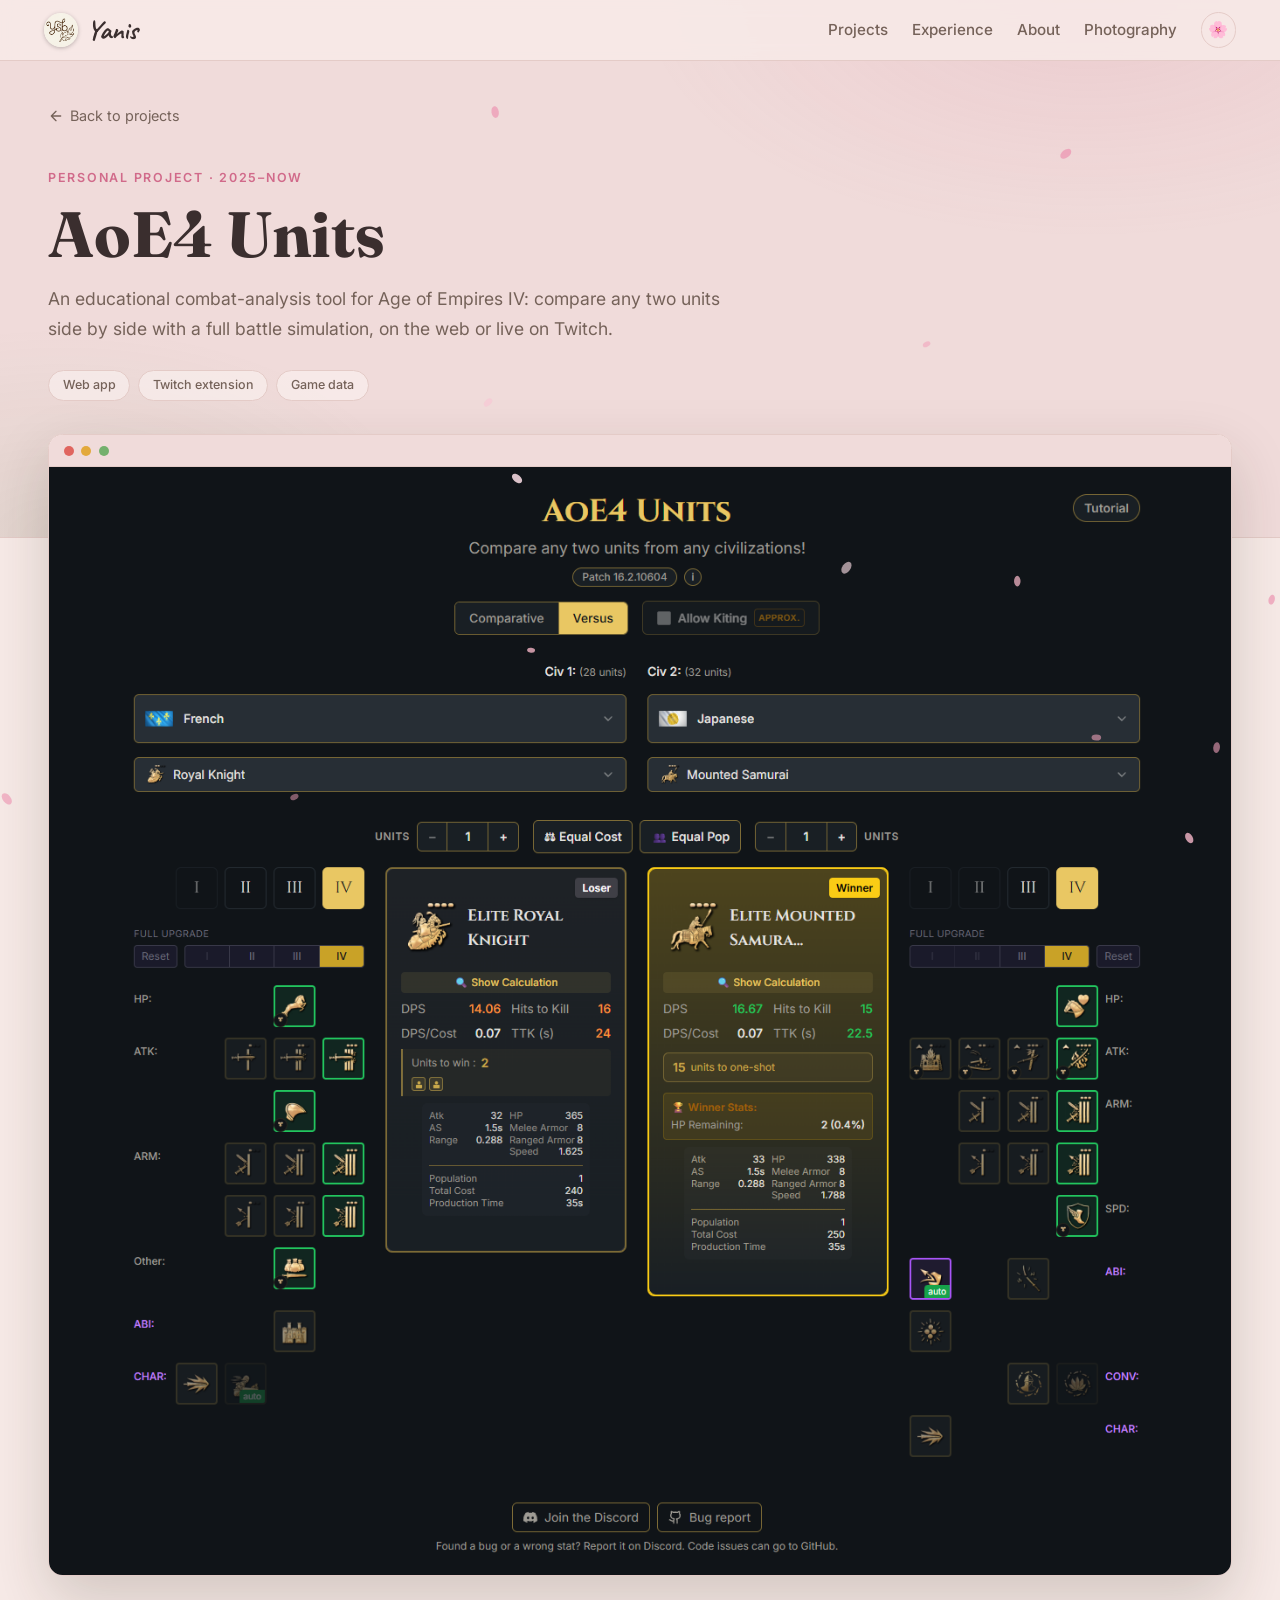
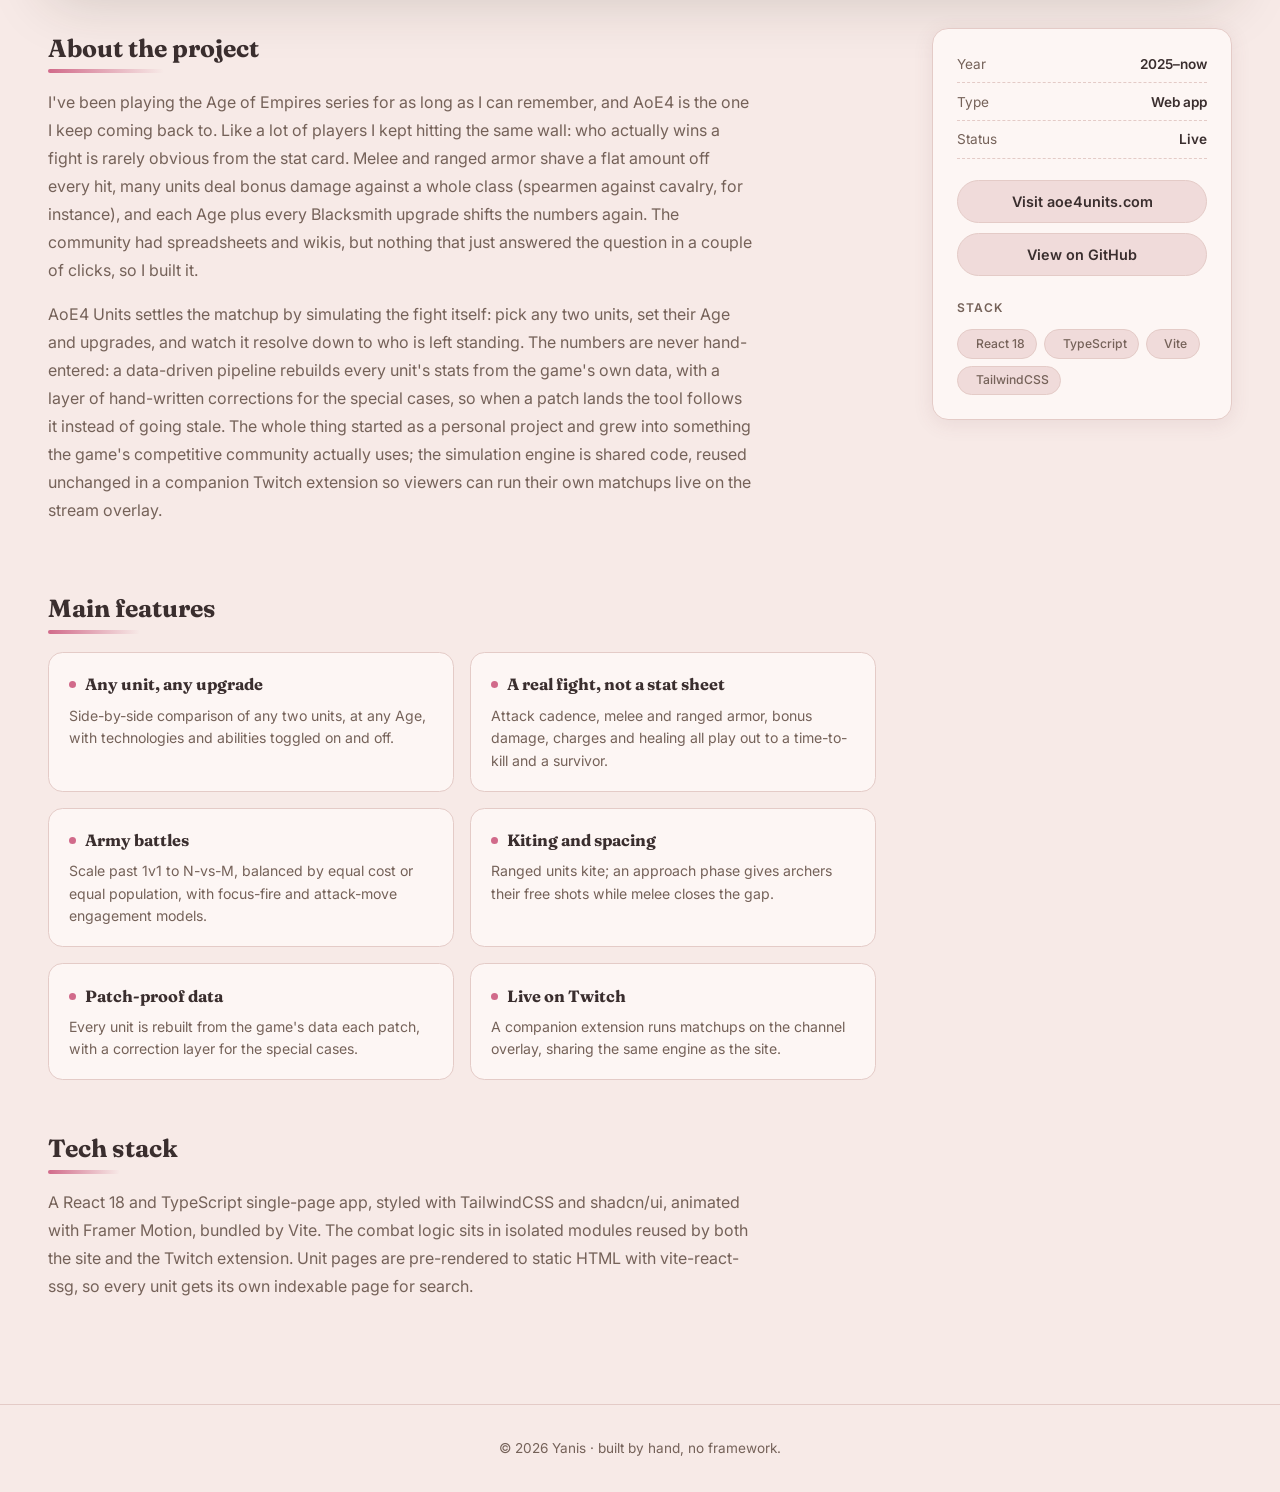
==== projects/aoe4units.html @ 49540dfc "init" ====
<!DOCTYPE html>
<html lang="en">

<head>
  <meta charset="UTF-8">
  <meta name="viewport" content="width=device-width, initial-scale=1.0">
  <title>AoE4 Units · Yanis</title>
  <meta name="description"
    content="AoE4 Units: an educational combat-analysis tool for Age of Empires IV, with a full battle simulation and a companion Twitch extension.">
  <link rel="icon" type="image/png" href="../assets/favicon.png">
  <link rel="apple-touch-icon" href="../assets/favicon.png">
  <link rel="preconnect" href="https://fonts.googleapis.com">
  <link rel="preconnect" href="https://fonts.gstatic.com" crossorigin>
  <link
    href="https://fonts.googleapis.com/css2?family=Caveat:wght@600;700&family=Fraunces:opsz,wght@9..144,600;9..144,700&family=Inter:wght@400;500;600&display=swap"
    rel="stylesheet">
  <link rel="stylesheet" href="https://cdn.jsdelivr.net/npm/devicon@2.16.0/devicon.min.css">
  <link rel="stylesheet" href="../css/style.css">
</head>

<body class="solid-header">

  <header class="site-header" id="site-header">
    <nav class="nav container">
      <a href="../index.html" class="nav-logo"><img src="../assets/favicon.png" alt="">Yanis</a>
      <div class="nav-links">
        <a href="../index.html#projects">Projects</a>
        <a href="../index.html#experience">Experience</a>
        <a href="../index.html#about">About</a>
        <a href="../index.html#photography">Photography</a>
        <button id="theme-toggle" class="theme-toggle" aria-label="Change season theme">
          <span class="season-icon icon-spring" aria-hidden="true">🌸</span>
          <span class="season-icon icon-summer" aria-hidden="true">☀️</span>
          <span class="season-icon icon-autumn" aria-hidden="true">🍂</span>
          <span class="season-icon icon-winter" aria-hidden="true">❄️</span>
        </button>
      </div>
    </nav>
  </header>

  <main>
    <section class="project-hero">
      <div class="container">
        <a class="back-link" href="../index.html#projects">
          <svg viewBox="0 0 24 24" width="16" height="16" fill="none" stroke="currentColor" stroke-width="2"
            stroke-linecap="round" stroke-linejoin="round">
            <path d="M19 12H5M12 19l-7-7 7-7" />
          </svg>
          Back to projects
        </a>

        <p class="project-eyebrow">Personal project · 2025–now</p>
        <h1 class="project-title">AoE4 Units</h1>
        <p class="project-tagline">
          An educational combat-analysis tool for Age of Empires IV: compare any two units side by
          side with a full battle simulation, on the web or live on Twitch.
        </p>
        <div class="project-meta">
          <span class="meta-chip">Web app</span>
          <span class="meta-chip">Twitch extension</span>
          <span class="meta-chip">Game data</span>
        </div>
      </div>
    </section>

    <div class="project-body-wrap">
      <div class="container">
        <figure class="project-cover">
          <div class="cover-bar"><span></span><span></span><span></span></div>
          <img src="../assets/projects/aoe4units_ex.png"
            alt="AoE4 Units: side-by-side unit comparison with battle simulation">
        </figure>

        <div class="project-layout">
          <div class="project-detail">
            <h2>About the project</h2>
            <p>
              I've been playing the Age of Empires series for as long as I can remember, and AoE4 is the
              one I keep coming back to. Like a lot of players I kept hitting the same wall: who actually
              wins a fight is rarely obvious from the stat card. Melee and ranged armor shave a flat
              amount off every hit, many units deal bonus damage against a whole class (spearmen against
              cavalry, for instance), and each Age plus every Blacksmith upgrade shifts the numbers
              again. The community had spreadsheets and wikis, but nothing that just answered the
              question in a couple of clicks, so I built it.
            </p>
            <p>
              AoE4 Units settles the matchup by simulating the fight itself: pick any two units, set
              their Age and upgrades, and watch it resolve down to who is left standing. The numbers are
              never hand-entered: a data-driven pipeline rebuilds every unit's stats from the game's
              own data, with a layer of hand-written corrections for the special cases, so when a patch
              lands the tool follows it instead of going stale. The whole thing started as a personal
              project and grew into something the game's competitive community actually uses; the
              simulation engine is shared code, reused unchanged in a companion Twitch extension so
              viewers can run their own matchups live on the stream overlay.
            </p>

            <h2>Main features</h2>
            <ul class="feature-grid">
              <li>
                <h3>Any unit, any upgrade</h3>
                <p>Side-by-side comparison of any two units, at any Age, with technologies and
                  abilities toggled on and off.</p>
              </li>
              <li>
                <h3>A real fight, not a stat sheet</h3>
                <p>Attack cadence, melee and ranged armor, bonus damage, charges and healing all play
                  out to a time-to-kill and a survivor.</p>
              </li>
              <li>
                <h3>Army battles</h3>
                <p>Scale past 1v1 to N-vs-M, balanced by equal cost or equal population, with focus-fire
                  and attack-move engagement models.</p>
              </li>
              <li>
                <h3>Kiting and spacing</h3>
                <p>Ranged units kite; an approach phase gives archers their free shots while melee
                  closes the gap.</p>
              </li>
              <li>
                <h3>Patch-proof data</h3>
                <p>Every unit is rebuilt from the game's data each patch, with a correction layer for
                  the special cases.</p>
              </li>
              <li>
                <h3>Live on Twitch</h3>
                <p>A companion extension runs matchups on the channel overlay, sharing the same engine
                  as the site.</p>
              </li>
            </ul>

            <h2>Tech stack</h2>
            <p>
              A React 18 and TypeScript single-page app, styled with TailwindCSS and shadcn/ui,
              animated with Framer Motion, bundled by Vite. The combat logic sits in isolated modules
              reused by both the site and the Twitch extension. Unit pages are pre-rendered to static
              HTML with vite-react-ssg, so every unit gets its own indexable page for search.
            </p>
          </div>

          <aside class="project-sidebar">
            <div class="sidebar-card">
              <div class="sidebar-meta">
                <div><span class="k">Year</span><span class="v">2025–now</span></div>
                <div><span class="k">Type</span><span class="v">Web app</span></div>
                <div><span class="k">Status</span><span class="v">Live</span></div>
              </div>
              <a class="btn btn-block" href="https://www.aoe4units.com" target="_blank" rel="noopener">
                Visit aoe4units.com</a>
              <a class="btn btn-block" href="https://github.com/f2ire/aoe4units" target="_blank" rel="noopener">
                View on GitHub</a>
              <h3 class="sidebar-label">Stack</h3>
              <ul class="project-stack">
                <li><i class="devicon-react-original colored"></i>React 18</li>
                <li><i class="devicon-typescript-plain colored"></i>TypeScript</li>
                <li><i class="devicon-vitejs-plain colored"></i>Vite</li>
                <li><i class="devicon-tailwindcss-original colored"></i>TailwindCSS</li>
              </ul>
            </div>
          </aside>
        </div>
      </div>
    </div>

    <div class="proj-nav prev">
      <a class="card-link" href="shen.html" aria-label="Previous project: Shen"></a>
      <iframe class="proj-nav-frame" src="shen.html" title="Shen preview" loading="lazy" scrolling="no" tabindex="-1"
        aria-hidden="true"></iframe>
      <span class="proj-nav-body">
        <span class="proj-nav-dir">← Previous</span>
        <span class="proj-nav-name">Shen</span>
      </span>
    </div>
    <div class="proj-nav next">
      <a class="card-link" href="iori.html" aria-label="Next project: Iori"></a>
      <iframe class="proj-nav-frame" src="iori.html" title="Iori preview" loading="lazy" scrolling="no" tabindex="-1"
        aria-hidden="true"></iframe>
      <span class="proj-nav-body">
        <span class="proj-nav-dir">Next →</span>
        <span class="proj-nav-name">Iori</span>
      </span>
    </div>
  </main>

  <footer class="site-footer">
    <p>© <span id="year"></span> Yanis · built by hand, no framework.</p>
  </footer>

  <div id="lightbox" class="lightbox" hidden>
    <button class="lightbox-close" aria-label="Close">&times;</button>
    <img src="" alt="">
  </div>

  <script src="../js/main.js"></script>
</body>

</html>
---- css/style.css ----
/* ============ Theme variables: four seasons ============ */
/* Spring is the default: soft blossom light, fresh green + sakura pink */
:root,
[data-theme="spring"] {
  --bg: #f7eae7;            /* petal pink */
  --bg-alt: #f0dbda;
  --text: #3a2e2e;
  --text-muted: #756259;
  --accent: #5c8d57;        /* fresh leaf green */
  --accent-warm: #d16a8a;   /* sakura pink */
  --card: #fdf6f4;
  --border: #e4cbc7;
  --shadow: 0 4px 20px rgba(120, 70, 80, 0.1);
}

/* Summer: dry, very bright, white and sun-bleached yellow */
[data-theme="summer"] {
  --bg: #fdfcf5;
  --bg-alt: #f7f0d8;
  --text: #403a28;
  --text-muted: #8a8163;
  --accent: #b3801c;        /* dry gold */
  --accent-warm: #d97c2b;   /* high sun */
  --card: #ffffff;
  --border: #ece3c4;
  --shadow: 0 4px 20px rgba(150, 120, 40, 0.1);
}

/* Autumn: semi-dark, cosy orange and brown */
[data-theme="autumn"] {
  --bg: #251a12;            /* roasted chestnut */
  --bg-alt: #2e2117;
  --text: #f2e5d5;
  --text-muted: #b3a08c;
  --accent: #e2954e;        /* pumpkin amber */
  --accent-warm: #c96b3f;   /* rust */
  --card: #2c2015;
  --border: #453224;
  --shadow: 0 4px 20px rgba(0, 0, 0, 0.35);
}

/* Winter: dark night, violet, black and white */
[data-theme="winter"] {
  --bg: #0e0c16;            /* midnight */
  --bg-alt: #151226;
  --text: #eceaf4;
  --text-muted: #a29fb8;
  --accent: #a595e8;        /* moon violet */
  --accent-warm: #8fb8de;   /* ice blue */
  --card: #171429;
  --border: #2c2745;
  --shadow: 0 4px 20px rgba(0, 0, 0, 0.5);
}

/* ============ Base ============ */
* { margin: 0; padding: 0; box-sizing: border-box; }

html { scroll-behavior: smooth; }

body {
  font-family: "Inter", system-ui, -apple-system, sans-serif;
  background: var(--bg);
  color: var(--text);
  line-height: 1.65;
  transition: background 0.3s, color 0.3s;
}

img { max-width: 100%; display: block; }

a { color: var(--accent); text-decoration: none; }
a:hover { text-decoration: underline; }

h1, h2, h3 { font-family: "Fraunces", Georgia, serif; }

.container {
  max-width: 1240px;
  margin: 0 auto;
  padding: 0 1.5rem;
}

/* ============ Header / nav ============ */
.site-header {
  position: fixed;
  top: 0;
  left: 0;
  right: 0;
  z-index: 10;
  transition: background 0.3s, border-color 0.3s;
  border-bottom: 1px solid transparent;
}

/* transparent over the hero photo, solid once scrolled */
.site-header.scrolled {
  background: color-mix(in srgb, var(--bg) 88%, transparent);
  backdrop-filter: blur(10px);
  border-bottom-color: var(--border);
}

.nav {
  display: flex;
  align-items: center;
  justify-content: space-between;
  height: 3.75rem;
}

.nav-logo {
  display: flex;
  align-items: center;
  gap: 0.55rem;
  font-family: "Caveat", cursive;
  font-weight: 700;
  font-size: 1.7rem;
  color: #fff;
  transition: color 0.3s;
}
.nav-logo img {
  width: 34px;
  height: 34px;
  border-radius: 50%;
  box-shadow: 0 1px 4px rgba(0, 0, 0, 0.25);
}
.site-header.scrolled .nav-logo { color: var(--text); }
.nav-logo:hover { text-decoration: none; color: var(--accent-warm); }

.nav-links {
  position: relative; /* anchors the season picker */
  display: flex;
  align-items: center;
  gap: 1.5rem;
}

.nav-links a {
  color: rgba(255, 255, 255, 0.85);
  font-size: 0.95rem;
  font-weight: 500;
  transition: color 0.3s;
}
.site-header.scrolled .nav-links a { color: var(--text-muted); }
.nav-links a:hover { color: var(--accent-warm); text-decoration: none; }

.theme-toggle {
  background: none;
  border: 1px solid rgba(255, 255, 255, 0.4);
  border-radius: 50%;
  width: 2.2rem;
  height: 2.2rem;
  display: grid;
  place-items: center;
  cursor: pointer;
  color: #fff;
  transition: color 0.3s, border-color 0.3s;
}
.site-header.scrolled .theme-toggle { border-color: var(--border); color: var(--text); }
.theme-toggle:hover { border-color: var(--accent-warm); color: var(--accent-warm); }

/* season picker dropdown */
.season-menu {
  position: absolute;
  top: calc(100% + 0.6rem);
  right: 0;
  display: flex;
  flex-direction: column;
  gap: 0.15rem;
  padding: 0.4rem;
  background: var(--card);
  border: 1px solid var(--border);
  border-radius: 0.8rem;
  box-shadow: var(--shadow);
  z-index: 20;
}
.season-menu[hidden] { display: none; }

.season-option {
  display: flex;
  align-items: center;
  gap: 0.6rem;
  padding: 0.45rem 1.6rem 0.45rem 0.8rem;
  border: none;
  border-radius: 0.55rem;
  background: none;
  font: inherit;
  font-size: 0.9rem;
  color: var(--text);
  text-align: left;
  cursor: pointer;
  transition: background 0.15s;
}
.season-option:hover { background: var(--bg-alt); }
.season-option.active { color: var(--accent); font-weight: 600; }

/* one season icon at a time */
.theme-toggle .season-icon { display: none; font-size: 1rem; line-height: 1; }
:root:not([data-theme]) .icon-spring,
[data-theme="spring"] .icon-spring,
[data-theme="summer"] .icon-summer,
[data-theme="autumn"] .icon-autumn,
[data-theme="winter"] .icon-winter { display: block; }

/* falling petals / leaves / snow */
#season-canvas {
  position: fixed;
  inset: 0;
  z-index: 4;
  pointer-events: none;
}

/* summer: glowing sun bathing the top of the page */
[data-theme="summer"] body::before {
  content: "";
  position: fixed;
  top: -30vmax;
  right: -14vmax;
  width: 75vmax;
  height: 75vmax;
  background: radial-gradient(circle,
    rgba(255, 231, 150, 0.55),
    rgba(255, 205, 100, 0.22) 42%,
    transparent 68%);
  pointer-events: none;
  z-index: 6;
  animation: sun-glow 7s ease-in-out infinite alternate;
}

@keyframes sun-glow {
  from { opacity: 0.7; transform: scale(1); }
  to { opacity: 1; transform: scale(1.07); }
}

/* ============ Hero: full-screen photo cover ============ */
.hero {
  position: relative;
  min-height: 100vh;
  display: grid;
  place-items: center;
  text-align: center;
  background:
    linear-gradient(rgba(15, 18, 12, 0.35), rgba(15, 18, 12, 0.55)),
    url("../photo/PXL_20241011_081423098.jpg") center / cover no-repeat;
  color: #fff;
  padding: 5rem 1.5rem;
}

.hero-name {
  font-family: "Caveat", cursive;
  font-weight: 700;
  font-size: clamp(4.5rem, 14vw, 9rem);
  line-height: 1;
  text-shadow: 0 2px 24px rgba(0, 0, 0, 0.45);
}

.hero-title {
  margin-top: 0.75rem;
  font-size: clamp(1rem, 2.5vw, 1.3rem);
  font-weight: 500;
  letter-spacing: 0.06em;
  color: rgba(255, 255, 255, 0.92);
  text-shadow: 0 1px 12px rgba(0, 0, 0, 0.5);
}

.hero-sep { color: var(--accent-warm); margin: 0 0.35rem; }

.hero-links {
  display: flex;
  justify-content: center;
  gap: 1.5rem;
  margin-top: 1.75rem;
}

.hero-links a {
  color: rgba(255, 255, 255, 0.85);
  transition: color 0.2s, transform 0.2s;
}
.hero-links a:hover { color: var(--accent-warm); transform: translateY(-3px); }

.hero-cta {
  display: inline-block;
  margin-top: 2.25rem;
  padding: 0.7rem 2rem;
  border: 1.5px solid rgba(255, 255, 255, 0.7);
  border-radius: 999px;
  color: #fff;
  font-weight: 500;
  font-size: 0.95rem;
  letter-spacing: 0.04em;
  backdrop-filter: blur(4px);
  transition: background 0.25s, border-color 0.25s, color 0.25s;
}
.hero-cta:hover {
  background: var(--accent-warm);
  border-color: var(--accent-warm);
  color: #1d150a;
  text-decoration: none;
}

.hero-scroll {
  position: absolute;
  bottom: 1.75rem;
  left: 50%;
  transform: translateX(-50%);
  color: rgba(255, 255, 255, 0.8);
  animation: bob 2.2s ease-in-out infinite;
}
.hero-scroll:hover { color: var(--accent-warm); }

@keyframes bob {
  0%, 100% { transform: translateX(-50%) translateY(0); }
  50% { transform: translateX(-50%) translateY(8px); }
}

/* ============ Sections ============ */
.section { padding: 5.5rem 1.5rem; }

/* full-bleed alternating background band */
.section-alt {
  padding: 5.5rem 0;
  background: var(--bg-alt);
  border-top: 1px solid var(--border);
  border-bottom: 1px solid var(--border);
}

.section-title {
  font-size: 2rem;
  font-weight: 700;
  margin-bottom: 2.5rem;
  position: relative;
  display: inline-block;
}

/* amber brush underline */
.section-title::after {
  content: "";
  position: absolute;
  left: 0;
  bottom: -0.35rem;
  width: 55%;
  height: 5px;
  border-radius: 999px;
  background: linear-gradient(90deg, var(--accent-warm), transparent);
}

.section-lede {
  color: var(--text-muted);
  margin: -1.5rem 0 2.5rem;
  max-width: 34rem;
}

/* ============ Technologies ============ */
/* compact section: less vertical space than a standard band */
#technologies.section {
  padding-top: 3.25rem;
  padding-bottom: 3.25rem;
}

.tech-grid {
  display: flex;
  flex-wrap: wrap;
  justify-content: center;
  gap: 1.3rem 1.7rem;
}

.tech-item {
  flex: 0 0 auto;
  width: 74px;
  display: flex;
  flex-direction: column;
  align-items: center;
  gap: 0.5rem;
  color: var(--text-muted);
  transition: color 0.25s, transform 0.25s;
}
.tech-item svg { width: 30px; height: 30px; }
.tech-item:hover {
  color: var(--accent);
  transform: translateY(-4px);
}

.tech-item span {
  font-size: 0.85rem;
  font-weight: 500;
  text-align: center;
}

/* ============ About Me ============ */
.about-grid {
  display: grid;
  grid-template-columns: 340px 1.1fr 0.9fr;
  gap: 3rem;
  align-items: start;
}

.about-photo-col {
  display: flex;
  flex-direction: column;
  gap: 1.25rem;
}
.about-photo-col .btn-resume { align-self: center; }

/* photo as a hand-placed polaroid print */
.polaroid {
  position: relative;
  background: var(--card);
  border: 1px solid var(--border);
  padding: 0.7rem 0.7rem 0.35rem;
  box-shadow: var(--shadow);
  transform: rotate(-2.5deg);
  transition: transform 0.3s ease;
  margin-top: 0.5rem;
}
.polaroid:hover { transform: rotate(0deg) scale(1.02); }

/* piece of tape holding the print */
.polaroid::before {
  content: "";
  position: absolute;
  top: -0.85rem;
  left: 50%;
  width: 6.5rem;
  height: 1.7rem;
  transform: translateX(-50%) rotate(-4deg);
  background: color-mix(in srgb, var(--accent-warm) 28%, transparent);
  border-left: 1px dashed color-mix(in srgb, var(--accent-warm) 45%, transparent);
  border-right: 1px dashed color-mix(in srgb, var(--accent-warm) 45%, transparent);
}

.polaroid img { border-radius: 2px; }

.polaroid figcaption {
  font-family: "Caveat", cursive;
  font-size: 1.3rem;
  color: var(--text-muted);
  text-align: center;
  padding: 0.45rem 0.25rem 0.3rem;
  line-height: 1.2;
}

.about-education {
  display: flex;
  flex-direction: column;
  gap: 2.25rem;
}

/* languages as passport stamps */
.lang-stamps {
  list-style: none;
  display: flex;
  flex-wrap: wrap;
  gap: 0.9rem;
}

.lang-stamp {
  position: relative;
  display: flex;
  flex-direction: column;
  align-items: center;
  padding: 0.55rem 1.2rem 0.5rem;
  border: 1.5px dashed var(--accent);
  border-radius: 0.6rem;
  color: var(--accent);
  transform: rotate(-2deg);
  transition: transform 0.25s ease;
}
.lang-stamp:nth-child(even) {
  border-color: var(--accent-warm);
  color: var(--accent-warm);
  transform: rotate(2deg);
}
.lang-stamp:hover { transform: rotate(0deg) scale(1.05); }

/* flag as a little sticker on the stamp's corner */
.lang-flag {
  position: absolute;
  top: -0.55rem;
  right: -0.65rem;
  width: 21px;
  height: 14px;
  border-radius: 2px;
  overflow: hidden;
  transform: rotate(8deg);
  box-shadow: 0 1px 4px rgba(0, 0, 0, 0.25);
  outline: 1px solid var(--border);
}
.lang-stamp:nth-child(even) .lang-flag { transform: rotate(-8deg); }

/* teaser stamp for the next language: muted, emoji instead of a flag */
.lang-stamp-teaser {
  border-color: var(--text-muted);
  color: var(--text-muted);
}
.lang-flag-emoji {
  width: auto;
  height: auto;
  font-size: 15px;
  line-height: 1;
  overflow: visible;
  outline: none;
  box-shadow: none;
}

.lang-hello {
  font-family: "Caveat", cursive;
  font-size: 1.45rem;
  font-weight: 600;
  line-height: 1.1;
}
.lang-hello[lang="ja"] {
  font-size: 1.15rem;
  line-height: 1.4;
}

.lang-level {
  font-size: 0.72rem;
  color: var(--text-muted);
}

.about-bio p {
  color: var(--text-muted);
  margin-bottom: 1rem;
  max-width: 34rem;
}

.btn-resume {
  display: inline-flex;
  align-items: center;
  gap: 0.5rem;
  margin-top: 0.75rem;
  padding: 0.65rem 1.5rem;
  background: var(--accent);
  color: #fff;
  border-radius: 999px;
  font-weight: 500;
  font-size: 0.95rem;
  transition: background 0.2s, transform 0.2s;
}
[data-theme="autumn"] .btn-resume,
[data-theme="winter"] .btn-resume { color: #16110a; }
.btn-resume:hover { transform: translateY(-2px); text-decoration: none; filter: brightness(1.05); }

.about-subtitle {
  font-family: "Inter", sans-serif;
  font-size: 0.8rem;
  font-weight: 600;
  text-transform: uppercase;
  letter-spacing: 0.08em;
  color: var(--accent-warm);
  margin-bottom: 1.25rem;
}

.edu-item {
  padding-left: 1rem;
  border-left: 2px solid var(--border);
  margin-bottom: 1.5rem;
}
.edu-item:last-child { margin-bottom: 0; }

.edu-date {
  font-size: 0.8rem;
  font-weight: 600;
  color: var(--accent);
  text-transform: uppercase;
  letter-spacing: 0.04em;
}

.edu-degree {
  font-family: "Fraunces", serif;
  font-size: 1.05rem;
  font-weight: 600;
  margin: 0.2rem 0;
}

.edu-desc {
  color: var(--text-muted);
  font-size: 0.95rem;
}

@media (max-width: 1080px) {
  .about-grid { grid-template-columns: 300px 1fr; }
  .about-education {
    grid-column: 1 / -1;
    flex-direction: row;
    gap: 3rem;
  }
  .about-education .about-block { flex: 1; }
}

@media (max-width: 720px) {
  .about-grid { grid-template-columns: 1fr; gap: 2.5rem; }
  .about-photo {
    max-width: 320px;
    margin: 0.5rem auto 0;
  }
  .about-education { flex-direction: column; gap: 2.25rem; }
}

/* ============ Projects (card grid) ============ */
.project-grid {
  display: grid;
  grid-template-columns: repeat(3, 1fr);
  gap: 1.6rem;
}

.project-card {
  position: relative;
  display: flex;
  flex-direction: column;
  background: var(--card);
  border: 1px solid var(--border);
  border-radius: 1.1rem;
  box-shadow: var(--shadow);
  overflow: hidden;
  transition: transform 0.3s cubic-bezier(0.22, 1, 0.36, 1), box-shadow 0.3s, border-color 0.3s;
}
.project-card:hover {
  transform: translateY(-6px);
  border-color: color-mix(in srgb, var(--accent) 45%, var(--border));
  box-shadow: 0 18px 40px rgba(40, 45, 30, 0.16);
}

/* ---- Media : full-bleed image, no border, takes the space ---- */
.project-media {
  position: relative;
  overflow: hidden;
  aspect-ratio: 4 / 3;
}
.project-media img,
.media-placeholder {
  width: 100%;
  height: 100%;
  object-fit: cover;
  transition: transform 0.6s cubic-bezier(0.22, 1, 0.36, 1);
}
.project-card:hover .project-media img,
.project-card:hover .media-placeholder {
  transform: scale(1.07);
}

.media-placeholder {
  display: grid;
  place-items: center;
  background: linear-gradient(135deg, var(--bg-alt), var(--border));
  color: var(--text-muted);
  font-size: 0.9rem;
}
.media-placeholder.tall { aspect-ratio: 3 / 4; }

/* scrim that fades in on hover */
.project-media::after {
  content: "";
  position: absolute;
  inset: 0;
  background: linear-gradient(180deg, rgba(8, 12, 7, 0.15) 0%, rgba(8, 12, 7, 0.55) 100%);
  opacity: 0;
  transition: opacity 0.4s ease;
}
.project-card:hover .project-media::after { opacity: 1; }

/* ---- Action buttons, centered over the image ---- */
.project-links {
  position: absolute;
  inset: 0;
  z-index: 2;
  display: flex;
  align-items: center;
  justify-content: center;
  gap: 0.85rem;
  opacity: 0;
  transition: opacity 0.4s ease;
}
.project-card:hover .project-links { opacity: 1; }

.project-link {
  display: grid;
  place-items: center;
  width: 54px;
  height: 54px;
  border-radius: 50%;
  color: #fff;
  background: rgba(255, 255, 255, 0.15);
  border: 1px solid rgba(255, 255, 255, 0.35);
  backdrop-filter: blur(8px);
  -webkit-backdrop-filter: blur(8px);
  transform: translateY(14px) scale(0.8);
  transition: transform 0.4s cubic-bezier(0.22, 1, 0.36, 1), background 0.2s, color 0.2s;
}
.project-link:nth-child(2) { transition-delay: 0.06s; }
.project-card:hover .project-link { transform: none; }
.project-link:hover {
  background: #fff;
  color: var(--accent);
  text-decoration: none;
}

/* touch devices : no hover, keep image clean (links reachable via card) */
@media (hover: none) {
  .project-links { opacity: 1; }
  .project-media::after { opacity: 0.4; }
  .project-link { transform: none; }
}

/* ---- Body ---- */
.project-body {
  display: flex;
  flex-direction: column;
  flex: 1;
  padding: 1.25rem 1.35rem 1.4rem;
}

.project-name {
  font-size: 1.3rem;
  font-weight: 700;
  margin: 0 0 0.55rem;
  transition: color 0.25s;
}
.project-card:hover .project-name { color: var(--accent); }

.wip-badge {
  font-family: "Inter", sans-serif;
  font-size: 0.68rem;
  font-weight: 600;
  text-transform: uppercase;
  letter-spacing: 0.05em;
  color: var(--accent-warm);
  border: 1px solid var(--accent-warm);
  border-radius: 999px;
  padding: 0.15rem 0.6rem;
  vertical-align: middle;
  margin-left: 0.4rem;
  white-space: nowrap;
}

.project-date {
  font-family: "Inter", sans-serif;
  font-size: 0.78rem;
  font-weight: 600;
  text-transform: uppercase;
  letter-spacing: 0.05em;
  color: var(--accent);
  vertical-align: middle;
  margin-left: 0.5rem;
  white-space: nowrap;
}

.project-desc {
  color: var(--text-muted);
  font-size: 0.92rem;
  line-height: 1.6;
  margin: 0;
}

.project-stack {
  display: flex;
  flex-wrap: wrap;
  gap: 0.45rem;
  list-style: none;
  margin: auto 0 0;
  padding-top: 1.1rem;
}

.project-stack li {
  display: inline-flex;
  align-items: center;
  gap: 0.4rem;
  font-size: 0.76rem;
  font-weight: 500;
  background: var(--bg-alt);
  border: 1px solid var(--border);
  border-radius: 999px;
  padding: 0.22rem 0.7rem;
  color: var(--text-muted);
}
.project-stack li i {
  font-size: 1rem;
  line-height: 1;
}

@media (max-width: 860px) {
  .project-grid { grid-template-columns: repeat(2, 1fr); }
}
@media (max-width: 560px) {
  .project-grid { grid-template-columns: 1fr; }
}

/* ============ Timeline ============ */
.timeline {
  position: relative;
  padding-left: 1.75rem;
  border-left: 2px solid var(--border);
}

.timeline-item {
  position: relative;
  margin-bottom: 2.5rem;
}
.timeline-item:last-child { margin-bottom: 0; }

.timeline-item::before {
  content: "";
  position: absolute;
  left: calc(-1.75rem - 6px);
  top: 0.4rem;
  width: 10px;
  height: 10px;
  border-radius: 50%;
  background: var(--accent-warm);
}

.timeline-date {
  font-size: 0.85rem;
  font-weight: 600;
  color: var(--accent);
  text-transform: uppercase;
  letter-spacing: 0.05em;
}

.timeline-role {
  font-size: 1.15rem;
  font-weight: 700;
  margin: 0.25rem 0;
}

.timeline-desc { color: var(--text-muted); }

.timeline-bullets,
.bullet-list {
  list-style: none;
  margin: 0.5rem 0 0;
  padding: 0;
}
.timeline-bullets li,
.bullet-list li {
  position: relative;
  padding-left: 1.1rem;
  margin-bottom: 0.4rem;
  line-height: 1.55;
}
.timeline-bullets li::before,
.bullet-list li::before {
  content: "•";
  position: absolute;
  left: 0;
  color: var(--accent);
}

/* ============ Masonry gallery ============ */
.masonry {
  columns: 3 220px;
  column-gap: 1rem;
}

.masonry-item {
  break-inside: avoid;
  margin-bottom: 1rem;
  border-radius: 0.75rem;
  overflow: hidden;
  border: 1px solid var(--border);
  cursor: zoom-in;
  transition: transform 0.2s;
}
.masonry-item:hover { transform: scale(1.02); }

/* ============ Lightbox ============ */
.lightbox[hidden] { display: none; }

.lightbox {
  position: fixed;
  inset: 0;
  z-index: 100;
  background: rgba(10, 12, 8, 0.9);
  display: grid;
  place-items: center;
  padding: 2.5rem 4.5rem 6rem;
}

.lightbox > img {
  max-width: 100%;
  max-height: 78vh;
  border-radius: 0.5rem;
}

.lightbox-close {
  position: absolute;
  top: 1rem;
  right: 1.5rem;
  background: none;
  border: none;
  color: #fff;
  font-size: 2.5rem;
  cursor: pointer;
  line-height: 1;
}

.lightbox-arrow {
  position: absolute;
  top: 50%;
  transform: translateY(-50%);
  width: 3rem;
  height: 3rem;
  display: grid;
  place-items: center;
  background: rgba(255, 255, 255, 0.1);
  border: none;
  border-radius: 50%;
  color: #fff;
  font-size: 2rem;
  line-height: 1;
  cursor: pointer;
  transition: background 0.2s;
}
.lightbox-arrow:hover { background: rgba(255, 255, 255, 0.25); }
.lightbox-prev { left: 1rem; }
.lightbox-next { right: 1rem; }

.lightbox-thumbs {
  position: absolute;
  left: 0;
  right: 0;
  bottom: 0.75rem;
  display: flex;
  gap: 0.5rem;
  padding: 0.25rem 1rem;
  overflow-x: auto;
}

.lightbox-thumbs img {
  width: 3.25rem;
  height: 3.25rem;
  flex-shrink: 0;
  object-fit: cover;
  border-radius: 0.35rem;
  cursor: pointer;
  opacity: 0.5;
  transition: opacity 0.2s;
}
.lightbox-thumbs img:first-child { margin-left: auto; }
.lightbox-thumbs img:last-child { margin-right: auto; }
.lightbox-thumbs img:hover { opacity: 0.8; }
.lightbox-thumbs img.active {
  opacity: 1;
  outline: 2px solid #fff;
}

@media (max-width: 640px) {
  .lightbox { padding: 2.5rem 0.75rem 6rem; }
  .lightbox-arrow {
    width: 2.5rem;
    height: 2.5rem;
    top: auto;
    bottom: 5.5rem;
    transform: none;
  }
  .lightbox-prev { left: 0.75rem; }
  .lightbox-next { right: 0.75rem; }
}

/* ============ Footer ============ */
.site-footer {
  border-top: 1px solid var(--border);
  padding: 2rem 1.5rem;
  text-align: center;
  color: var(--text-muted);
  font-size: 0.85rem;
}

/* ============ Scroll reveal ============ */
.reveal {
  opacity: 0;
  transform: translateY(20px);
  transition: opacity 0.6s ease, transform 0.6s ease;
}
.reveal.visible {
  opacity: 1;
  transform: none;
}

@media (prefers-reduced-motion: reduce) {
  html { scroll-behavior: auto; }
  .reveal { opacity: 1; transform: none; transition: none; }
  .hero-scroll { animation: none; }
  [data-theme="summer"] body::before { animation: none; }
}

/* ============ Clickable project cards ============ */
/* stretched link: whole card navigates, hover buttons (z-index 2) stay on top */
.card-link {
  position: absolute;
  inset: 0;
  z-index: 1;
}

/* ============ Project detail pages ============ */
/* --- hero band: tinted, soft glows, the cover window overlaps its bottom edge --- */
.project-hero {
  background:
    radial-gradient(640px 340px at 85% 0%, color-mix(in srgb, var(--accent-warm) 13%, transparent), transparent 70%),
    radial-gradient(520px 300px at 5% 100%, color-mix(in srgb, var(--accent) 10%, transparent), transparent 70%),
    var(--bg-alt);
  border-bottom: 1px solid var(--border);
  padding: 6.5rem 1.5rem 8.5rem;
}

.back-link {
  display: inline-flex;
  align-items: center;
  gap: 0.4rem;
  color: var(--text-muted);
  font-size: 0.9rem;
  margin-bottom: 2.5rem;
}
.back-link:hover { color: var(--accent); text-decoration: none; }

.project-eyebrow {
  font-size: 0.78rem;
  font-weight: 600;
  text-transform: uppercase;
  letter-spacing: 0.14em;
  color: var(--accent-warm);
  margin: 0 0 0.7rem;
}

.project-title {
  font-size: clamp(2.6rem, 7vw, 4rem);
  line-height: 1.05;
  margin: 0 0 1.1rem;
}

.project-tagline {
  color: var(--text-muted);
  font-size: 1.1rem;
  line-height: 1.7;
  max-width: 42rem;
  margin: 0 0 1.6rem;
}

.project-meta {
  display: flex;
  flex-wrap: wrap;
  gap: 0.5rem;
}
.meta-chip {
  font-size: 0.78rem;
  font-weight: 500;
  color: var(--text-muted);
  background: color-mix(in srgb, var(--card) 55%, transparent);
  border: 1px solid var(--border);
  border-radius: 999px;
  padding: 0.28rem 0.85rem;
}

/* --- body: cover pulled up over the hero band --- */
.project-body-wrap { padding: 0 1.5rem 5.5rem; }

.project-cover {
  margin: -6.5rem 0 3.25rem;
  border: 1px solid var(--border);
  border-radius: 0.9rem;
  overflow: hidden;
  background: var(--card);
  box-shadow: 0 24px 60px rgba(45, 38, 20, 0.18);
}
[data-theme="autumn"] .project-cover,
[data-theme="winter"] .project-cover { box-shadow: 0 24px 60px rgba(0, 0, 0, 0.55); }

/* faux browser chrome on top of the screenshot */
.cover-bar {
  display: flex;
  align-items: center;
  gap: 0.45rem;
  padding: 0.65rem 0.95rem;
  background: var(--bg-alt);
  border-bottom: 1px solid var(--border);
}
.cover-bar span { width: 10px; height: 10px; border-radius: 50%; }
.cover-bar span:nth-child(1) { background: #e0655f; }
.cover-bar span:nth-child(2) { background: #e3a93c; }
.cover-bar span:nth-child(3) { background: #74b06d; }

.project-cover img {
  width: 100%;
  display: block;
  cursor: zoom-in;
}

/* --- main text left, sticky info card right --- */
.project-layout {
  display: grid;
  grid-template-columns: minmax(0, 1fr) 300px;
  grid-template-areas: "main side";
  gap: 3.5rem;
  align-items: start;
}
.project-detail { grid-area: main; }

.project-detail h2 {
  font-size: 1.55rem;
  margin: 3rem 0 1.2rem;
  position: relative;
  display: inline-block;
}
.project-detail h2::after {
  content: "";
  position: absolute;
  left: 0;
  bottom: -0.3rem;
  width: 55%;
  height: 4px;
  border-radius: 999px;
  background: linear-gradient(90deg, var(--accent-warm), transparent);
}
.project-detail h2:first-child { margin-top: 0; }

.project-detail p {
  color: var(--text-muted);
  line-height: 1.75;
  max-width: 44rem;
  margin: 0 0 1rem;
}

/* features as a grid of small cards */
.feature-grid {
  list-style: none;
  display: grid;
  grid-template-columns: repeat(2, minmax(0, 1fr));
  gap: 1rem;
  padding: 0;
  margin: 0.25rem 0 0;
}
.feature-grid li {
  background: var(--card);
  border: 1px solid var(--border);
  border-radius: 0.9rem;
  padding: 1.15rem 1.25rem;
  transition: border-color 0.25s, transform 0.25s, box-shadow 0.25s;
}
.feature-grid li:hover {
  border-color: color-mix(in srgb, var(--accent) 45%, var(--border));
  transform: translateY(-3px);
  box-shadow: var(--shadow);
}
.feature-grid h3 {
  display: flex;
  align-items: center;
  gap: 0.55rem;
  font-size: 1.02rem;
  font-weight: 700;
  margin: 0 0 0.4rem;
}
.feature-grid h3::before {
  content: "";
  flex: none;
  width: 7px;
  height: 7px;
  border-radius: 50%;
  background: var(--accent-warm);
}
.feature-grid p {
  font-size: 0.88rem;
  line-height: 1.6;
  margin: 0;
  max-width: none;
}

/* extra screenshots */
.project-gallery {
  display: grid;
  grid-template-columns: repeat(auto-fit, minmax(260px, 1fr));
  gap: 1rem;
  margin: 0 0 1rem;
}
.project-gallery figure { margin: 0; }
.project-gallery img {
  width: 100%;
  height: 100%;
  object-fit: cover;
  border: 1px solid var(--border);
  border-radius: 0.9rem;
  cursor: zoom-in;
  transition: transform 0.25s, box-shadow 0.25s;
}
.project-gallery img:hover {
  transform: translateY(-3px);
  box-shadow: var(--shadow);
}

/* --- sidebar --- */
.project-sidebar {
  grid-area: side;
  position: sticky;
  top: 5.25rem;
}

.sidebar-card {
  background: var(--card);
  border: 1px solid var(--border);
  border-radius: 1rem;
  box-shadow: var(--shadow);
  padding: 1.5rem;
}

.sidebar-meta { margin: 0 0 1.3rem; }
.sidebar-meta > div {
  display: flex;
  justify-content: space-between;
  gap: 1rem;
  padding: 0.45rem 0;
  border-bottom: 1px dashed var(--border);
  font-size: 0.85rem;
}
.sidebar-meta > div:first-child { padding-top: 0; }
.sidebar-meta .k { color: var(--text-muted); }
.sidebar-meta .v { font-weight: 600; text-align: right; }

.sidebar-label {
  font-family: "Inter", sans-serif;
  font-size: 0.75rem;
  font-weight: 600;
  text-transform: uppercase;
  letter-spacing: 0.08em;
  color: var(--text-muted);
  margin: 1.4rem 0 0.7rem;
}
.sidebar-card .project-stack { padding-top: 0; }

.btn {
  display: inline-flex;
  align-items: center;
  gap: 0.5rem;
  border: 1px solid var(--border);
  border-radius: 999px;
  padding: 0.55rem 1.2rem;
  font-size: 0.9rem;
  font-weight: 600;
  background: var(--bg-alt);
  color: var(--text);
  transition: border-color 0.2s, color 0.2s, transform 0.2s;
}
.btn:hover {
  border-color: var(--accent);
  color: var(--accent);
  text-decoration: none;
  transform: translateY(-2px);
}
.btn-block {
  width: 100%;
  justify-content: center;
}
.btn-block + .btn-block { margin-top: 0.6rem; }

@media (max-width: 860px) {
  .project-hero { padding: 5.5rem 1.5rem 7rem; }
  .project-cover { margin-top: -5.5rem; }
  .project-layout {
    grid-template-columns: 1fr;
    grid-template-areas: "side" "main";
    gap: 2rem;
  }
  .project-sidebar { position: static; }
}
@media (max-width: 640px) {
  .feature-grid { grid-template-columns: 1fr; }
}

/* ============ Prev / next project side rails ============ */
/* fixed on the far edges, faint page preview that wakes up on hover */
.proj-nav {
  position: fixed;
  top: 50%;
  transform: translateY(-50%);
  z-index: 5;
  display: none;
  flex-direction: column;
  width: calc((100vw - 1240px) / 2 - 1.5rem);
  max-width: 230px;
  height: 60vh;
  overflow: hidden;
  background: var(--card);
  border: 1px solid var(--border);
  box-shadow: var(--shadow);
  transition: border-color 0.3s;
}
.proj-nav.prev { left: 0; border-left: none; border-radius: 0 1rem 1rem 0; }
.proj-nav.next { right: 0; border-right: none; border-radius: 1rem 0 0 1rem; }

/* stretched link above the preview and the label */
.proj-nav .card-link { z-index: 2; }

/* live page preview: the real page rendered at 1200px, scaled down.
   Inside the iframe the viewport is 1200px < 1500px, so the nested
   rails stay display:none and their own iframes never load. */
.proj-nav-frame {
  position: absolute;
  top: 0;
  left: 50%;
  width: 1200px;
  height: calc(60vh / 0.19);
  border: 0;
  transform: translateX(-50%) scale(0.19);
  transform-origin: top center;
  pointer-events: none;
  opacity: 0.35;
  filter: saturate(0.6);
  transition: opacity 0.35s ease, filter 0.35s ease;
}
.proj-nav:hover {
  border-color: color-mix(in srgb, var(--accent) 45%, var(--border));
}
.proj-nav:hover .proj-nav-frame {
  opacity: 1;
  filter: none;
}

.proj-nav-body {
  position: relative;
  z-index: 1;
  margin-top: auto;
  padding: 2.5rem 1.15rem 1.2rem;
  display: flex;
  flex-direction: column;
  background: linear-gradient(180deg, transparent, color-mix(in srgb, var(--bg) 92%, transparent) 55%);
}
.proj-nav.next .proj-nav-body { text-align: right; }

.proj-nav-dir {
  font-size: 0.72rem;
  font-weight: 600;
  text-transform: uppercase;
  letter-spacing: 0.09em;
  color: var(--text-muted);
}

.proj-nav-name {
  font-family: "Fraunces", serif;
  font-size: 1.15rem;
  font-weight: 700;
  color: var(--text);
}
.proj-nav:hover .proj-nav-name { color: var(--accent); }

/* only shown when the 1240px container leaves real empty margins */
@media (min-width: 1500px) {
  .proj-nav { display: flex; }
}
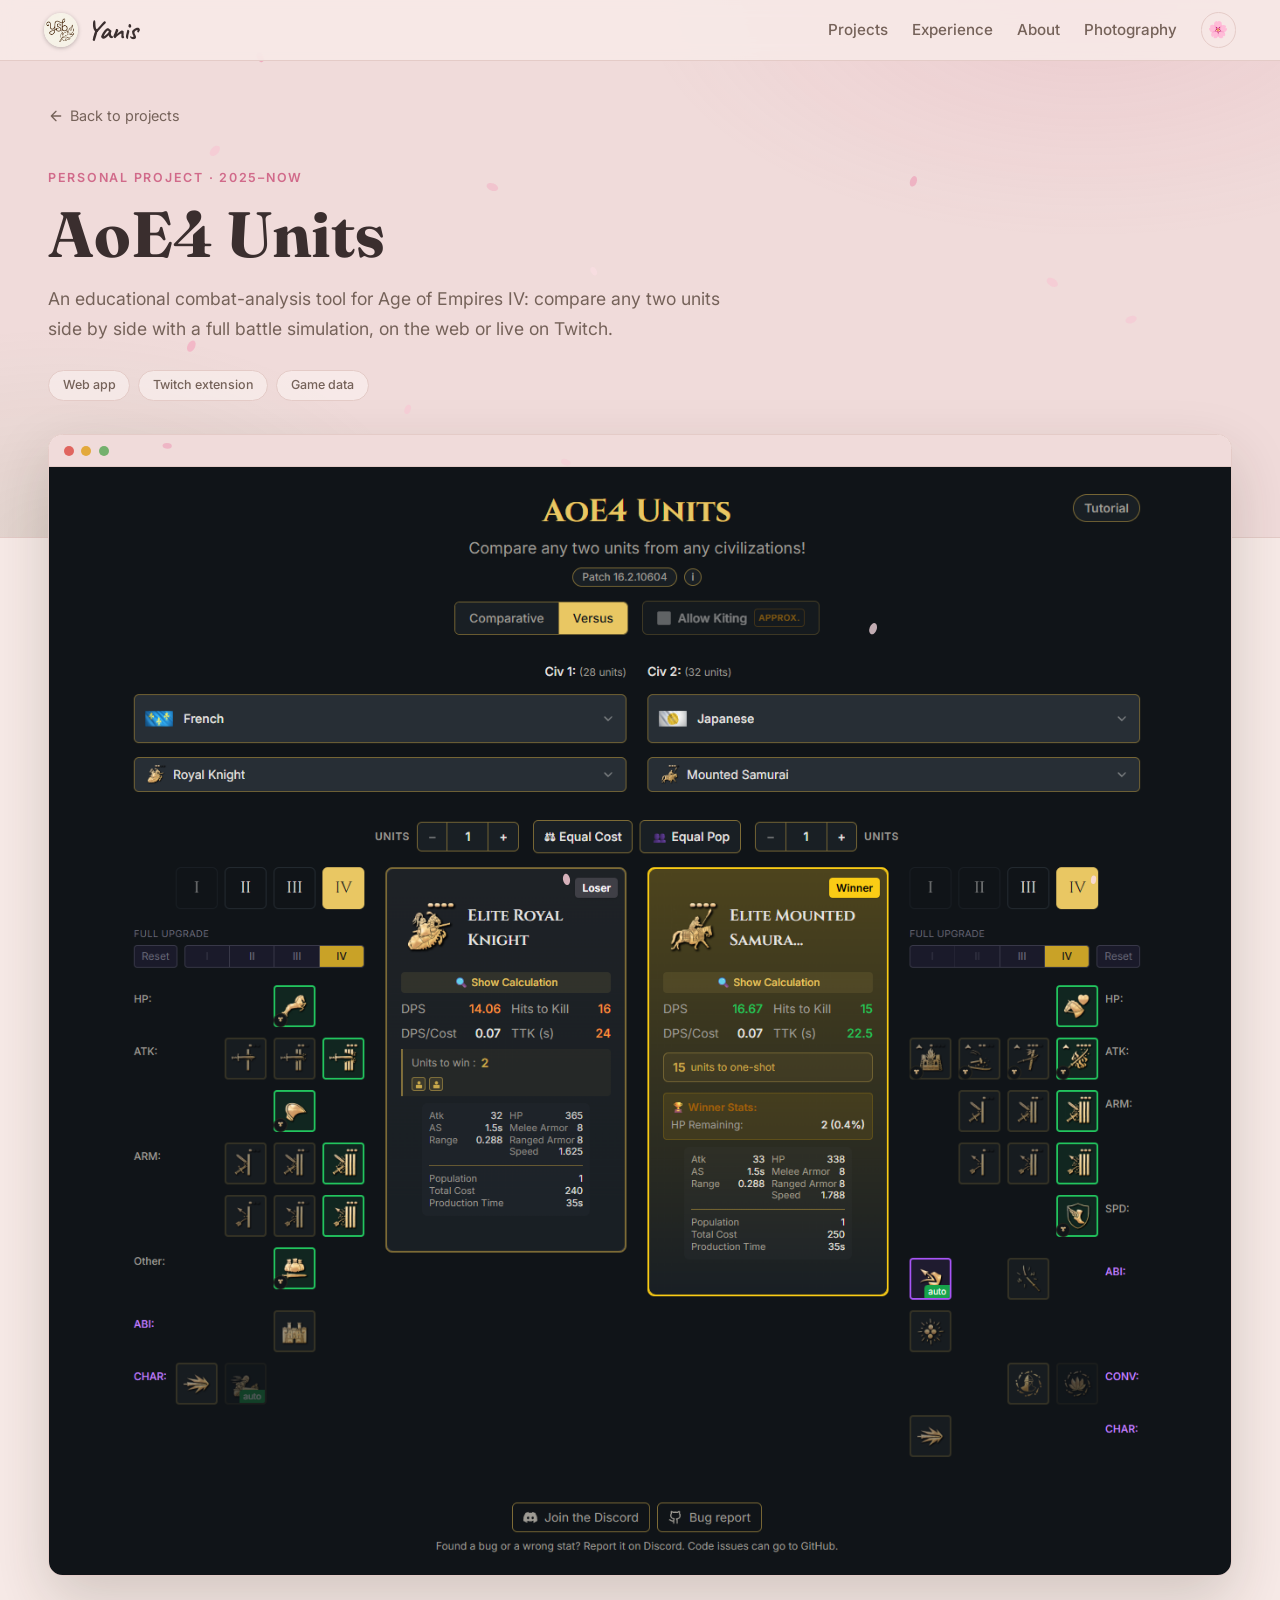
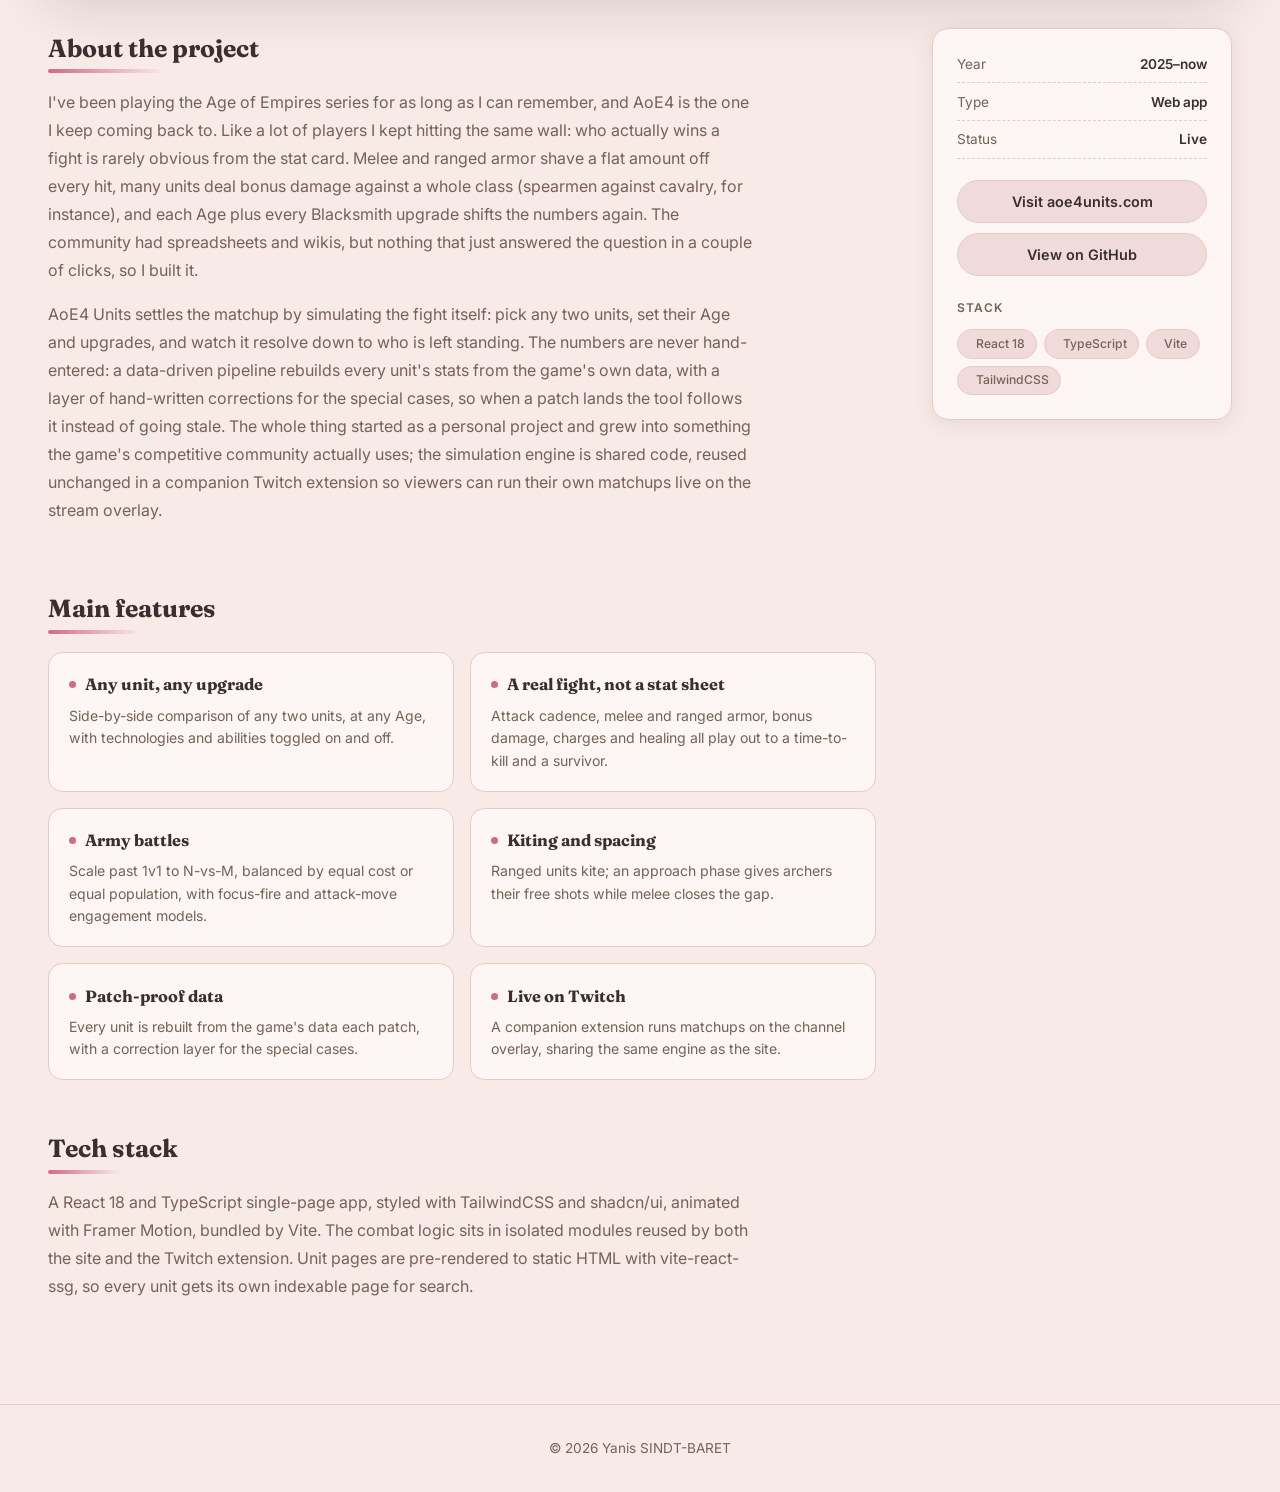
==== commit f6cf8325: "[UPDATE] Update scholar & pictures descriptions" ====
--- a/projects/aoe4units.html
+++ b/projects/aoe4units.html
@@ -182,7 +182,7 @@
   </main>
 
   <footer class="site-footer">
-    <p>© <span id="year"></span> Yanis · built by hand, no framework.</p>
+    <p>© <span id="year"></span> Yanis SINDT-BARET</p>
   </footer>
 
   <div id="lightbox" class="lightbox" hidden>
--- a/css/style.css
+++ b/css/style.css
@@ -442,9 +442,9 @@
 /* languages as passport stamps */
 .lang-stamps {
   list-style: none;
-  display: flex;
-  flex-wrap: wrap;
-  gap: 0.9rem;
+  display: grid;
+  grid-template-columns: repeat(3, max-content);
+  gap: 0.9rem 0.8rem;
 }
 
 .lang-stamp {
@@ -480,6 +480,10 @@
   outline: 1px solid var(--border);
 }
 .lang-stamp:nth-child(even) .lang-flag { transform: rotate(-8deg); }
+
+@media (max-width: 420px) {
+  .lang-stamps { grid-template-columns: repeat(2, max-content); }
+}
 
 /* teaser stamp for the next language: muted, emoji instead of a flag */
 .lang-stamp-teaser {
@@ -909,6 +913,26 @@
 .lightbox-prev { left: 1rem; }
 .lightbox-next { right: 1rem; }
 
+.lightbox-caption {
+  position: absolute;
+  left: 50%;
+  bottom: 4.9rem;
+  transform: translateX(-50%);
+  max-width: 80%;
+  text-align: center;
+  font-family: "Caveat", cursive;
+  font-size: 1.4rem;
+  line-height: 1.25;
+  color: rgba(255, 255, 255, 0.92);
+  pointer-events: none;
+}
+/* scientific names in italic, set in the site's serif */
+.lightbox-caption.latin {
+  font-family: "Fraunces", Georgia, serif;
+  font-style: italic;
+  font-size: 1.15rem;
+}
+
 .lightbox-thumbs {
   position: absolute;
   left: 0;
@@ -949,6 +973,11 @@
   }
   .lightbox-prev { left: 0.75rem; }
   .lightbox-next { right: 0.75rem; }
+  .lightbox-caption {
+    max-width: 58%;
+    bottom: 5.6rem;
+    font-size: 1.2rem;
+  }
 }
 
 /* ============ Footer ============ */
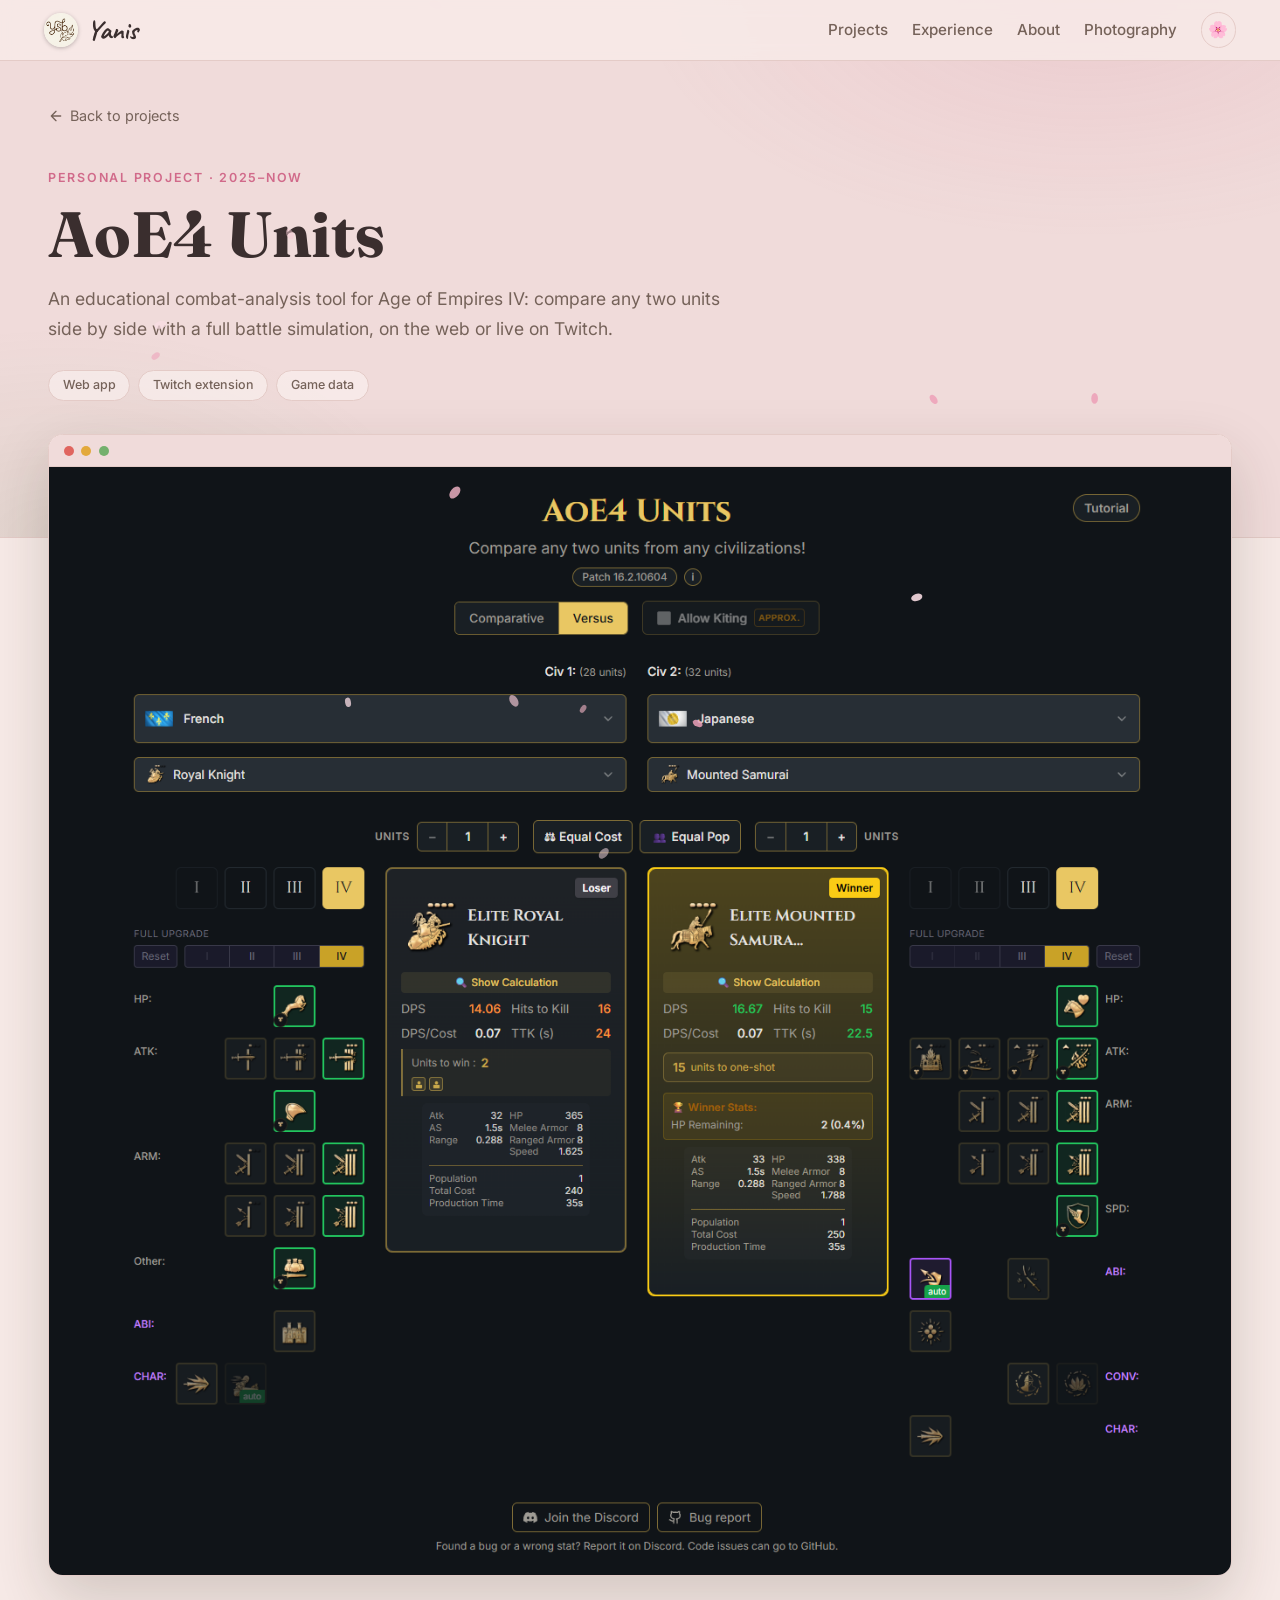
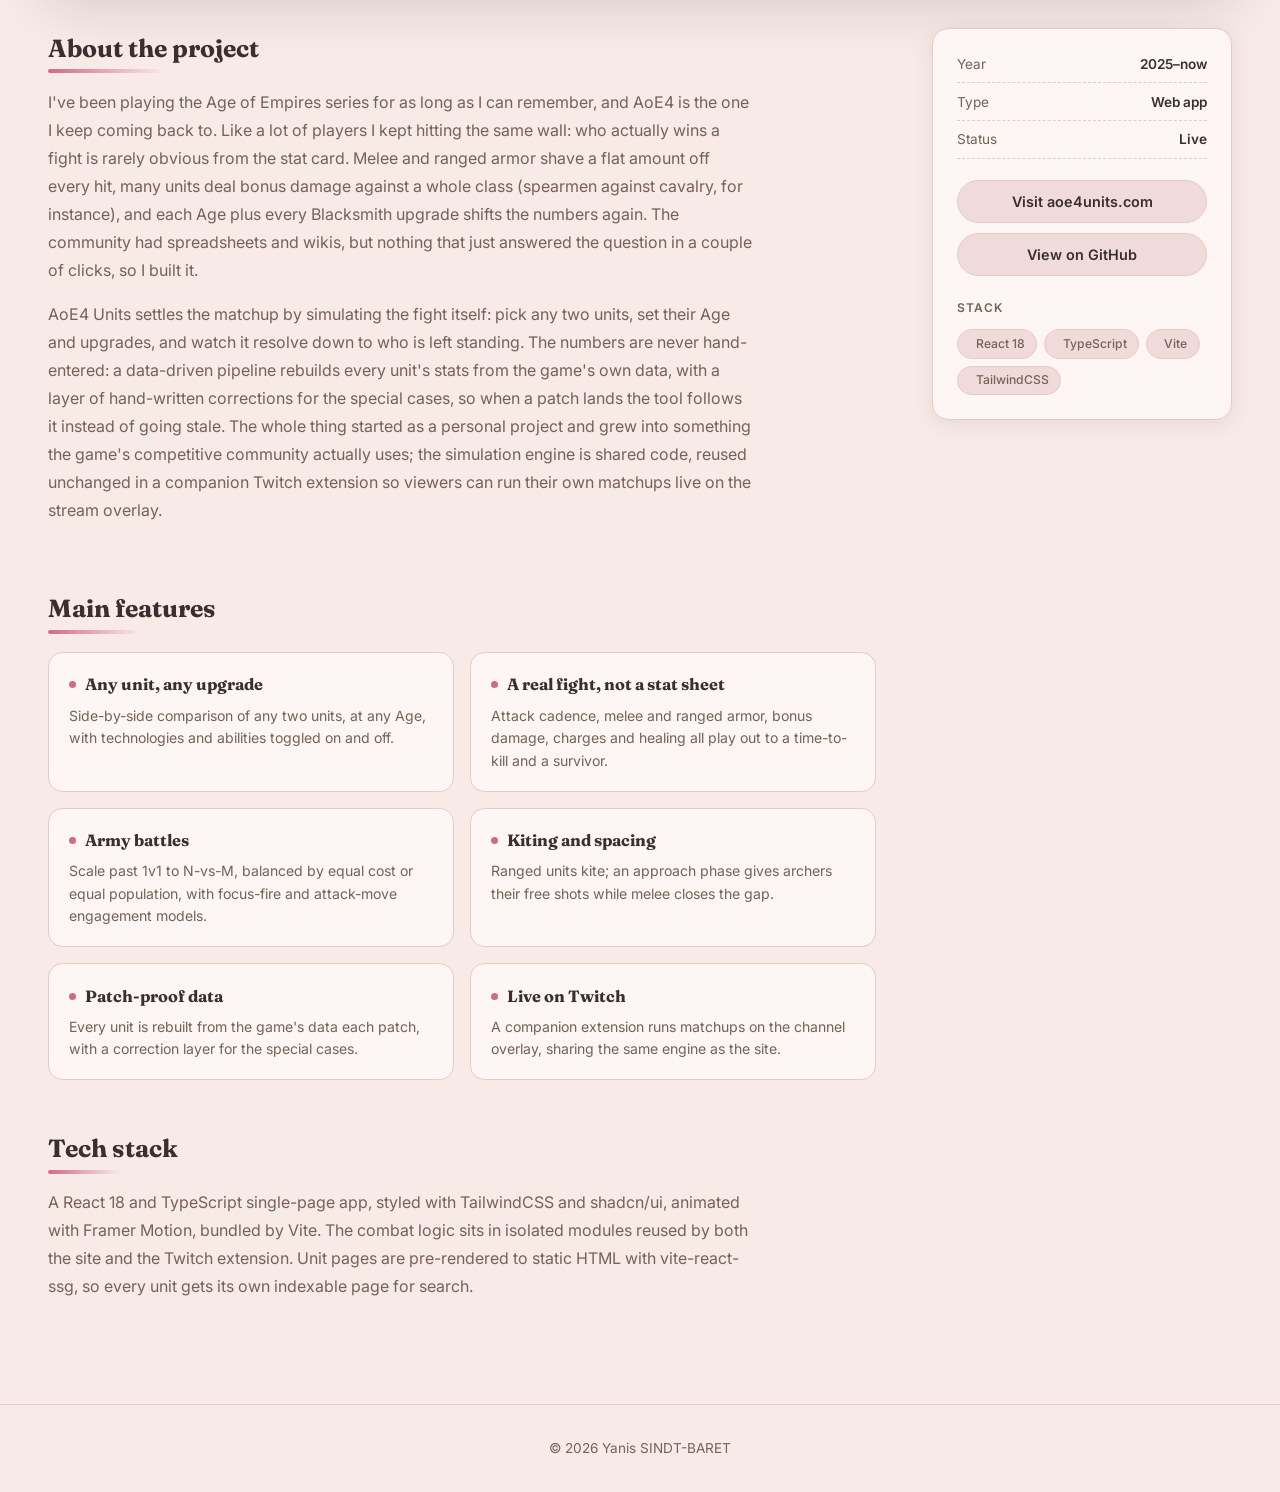
==== commit 12e44f29: "[NEW] Add Open Graph balises" ====
--- a/projects/aoe4units.html
+++ b/projects/aoe4units.html
@@ -7,6 +7,14 @@
   <title>AoE4 Units · Yanis</title>
   <meta name="description"
     content="AoE4 Units: an educational combat-analysis tool for Age of Empires IV, with a full battle simulation and a companion Twitch extension.">
+  <meta property="og:type" content="website">
+  <meta property="og:url" content="https://f2ire.github.io/mon_website/projects/aoe4units.html">
+  <meta property="og:title" content="AoE4 Units · Yanis">
+  <meta property="og:description"
+    content="AoE4 Units: an educational combat-analysis tool for Age of Empires IV, with a full battle simulation and a companion Twitch extension.">
+  <meta property="og:image" content="https://f2ire.github.io/mon_website/assets/projects/aoe4units_ex.png">
+  <meta property="og:image:alt" content="AoE4 Units screenshot">
+  <meta name="twitter:card" content="summary_large_image">
   <link rel="icon" type="image/png" href="../assets/favicon.png">
   <link rel="apple-touch-icon" href="../assets/favicon.png">
   <link rel="preconnect" href="https://fonts.googleapis.com">
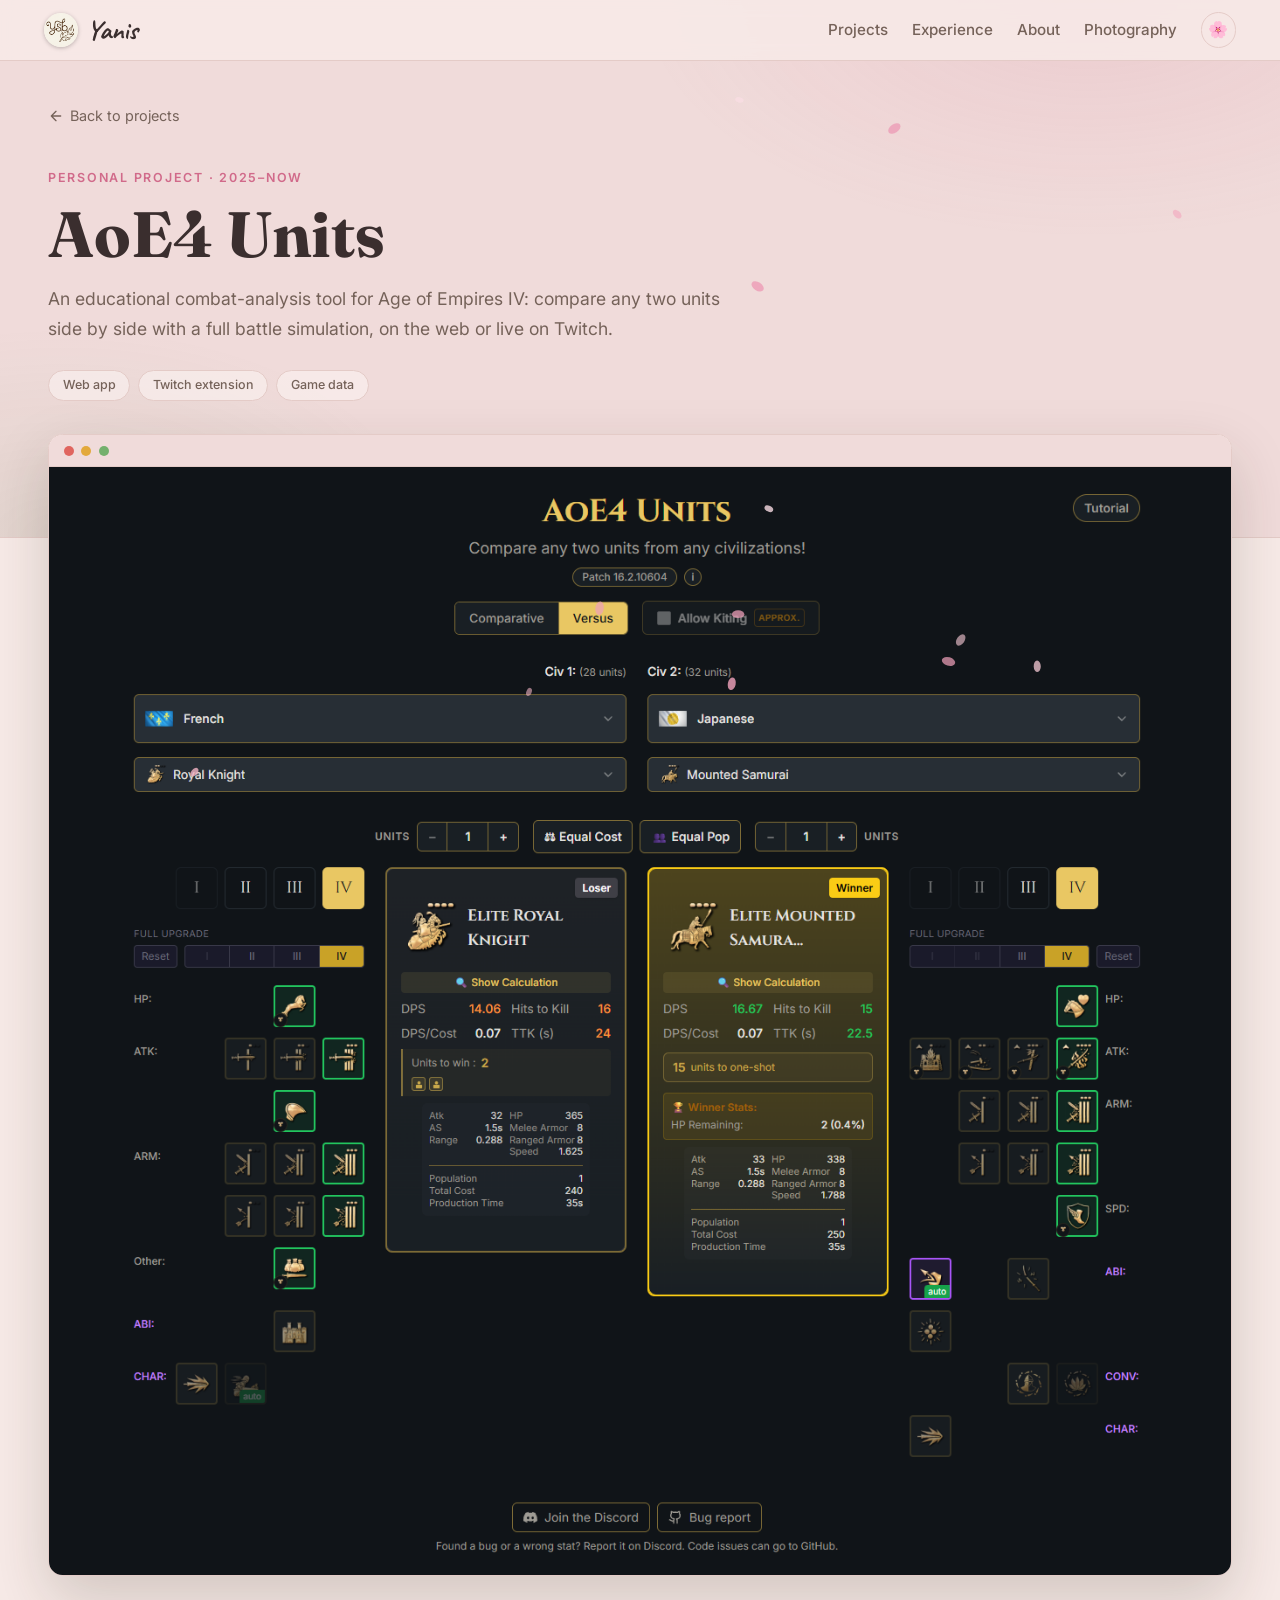
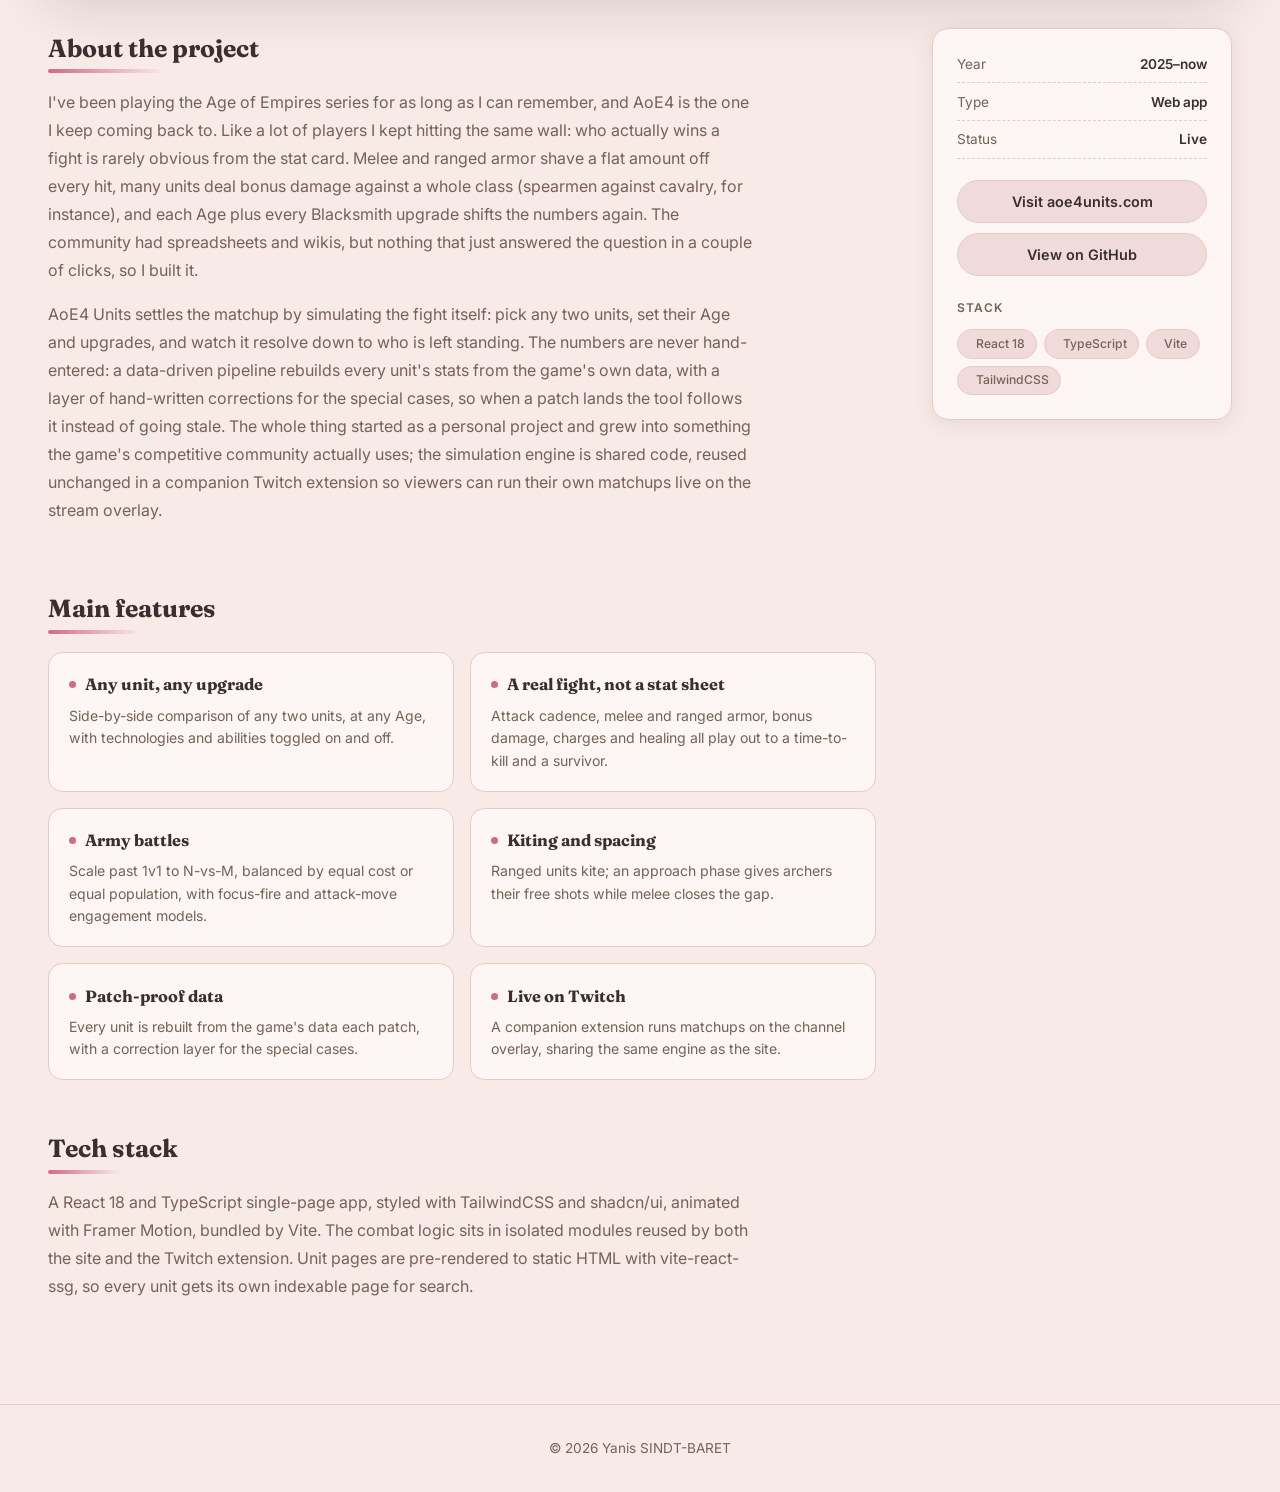
==== commit b4d8930e: "[UPDATE] Mobile version adapted" ====
--- a/projects/aoe4units.html
+++ b/projects/aoe4units.html
@@ -31,16 +31,24 @@
   <header class="site-header" id="site-header">
     <nav class="nav container">
       <a href="../index.html" class="nav-logo"><img src="../assets/favicon.png" alt="">Yanis</a>
-      <div class="nav-links">
+      <div class="nav-links" id="nav-links">
         <a href="../index.html#projects">Projects</a>
         <a href="../index.html#experience">Experience</a>
         <a href="../index.html#about">About</a>
         <a href="../index.html#photography">Photography</a>
+      </div>
+      <div class="nav-right">
         <button id="theme-toggle" class="theme-toggle" aria-label="Change season theme">
           <span class="season-icon icon-spring" aria-hidden="true">🌸</span>
           <span class="season-icon icon-summer" aria-hidden="true">☀️</span>
           <span class="season-icon icon-autumn" aria-hidden="true">🍂</span>
           <span class="season-icon icon-winter" aria-hidden="true">❄️</span>
+        </button>
+        <button class="nav-burger" id="nav-burger" aria-label="Open menu" aria-expanded="false"
+          aria-controls="nav-links">
+          <span aria-hidden="true"></span>
+          <span aria-hidden="true"></span>
+          <span aria-hidden="true"></span>
         </button>
       </div>
     </nav>
--- a/css/style.css
+++ b/css/style.css
@@ -97,6 +97,7 @@
 }
 
 .nav {
+  position: relative; /* anchors the mobile dropdown */
   display: flex;
   align-items: center;
   justify-content: space-between;
@@ -123,11 +124,21 @@
 .nav-logo:hover { text-decoration: none; color: var(--accent-warm); }
 
 .nav-links {
-  position: relative; /* anchors the season picker */
   display: flex;
   align-items: center;
   gap: 1.5rem;
-}
+  margin-left: auto;
+}
+
+.nav-right {
+  position: relative; /* anchors the season picker */
+  display: flex;
+  align-items: center;
+  gap: 0.9rem;
+  margin-left: 1.5rem;
+}
+
+.nav-burger { display: none; }
 
 .nav-links a {
   color: rgba(255, 255, 255, 0.85);
@@ -195,6 +206,67 @@
 [data-theme="summer"] .icon-summer,
 [data-theme="autumn"] .icon-autumn,
 [data-theme="winter"] .icon-winter { display: block; }
+
+/* ---- Mobile nav : hamburger + dropdown ---- */
+@media (max-width: 720px) {
+  .nav-burger {
+    display: flex;
+    flex-direction: column;
+    justify-content: center;
+    gap: 5px;
+    width: 2.2rem;
+    height: 2.2rem;
+    padding: 0;
+    background: none;
+    border: none;
+    cursor: pointer;
+  }
+  .nav-burger span {
+    display: block;
+    width: 22px;
+    height: 2px;
+    border-radius: 2px;
+    background: #fff;
+    transition: transform 0.3s, opacity 0.3s, background 0.3s;
+  }
+  .site-header.scrolled .nav-burger span { background: var(--text); }
+  .nav-burger[aria-expanded="true"] span:nth-child(1) { transform: translateY(7px) rotate(45deg); }
+  .nav-burger[aria-expanded="true"] span:nth-child(2) { opacity: 0; }
+  .nav-burger[aria-expanded="true"] span:nth-child(3) { transform: translateY(-7px) rotate(-45deg); }
+
+  .nav-links {
+    position: absolute;
+    top: calc(100% + 0.5rem);
+    right: 0;
+    margin: 0;
+    flex-direction: column;
+    align-items: stretch;
+    gap: 0;
+    min-width: 190px;
+    padding: 0.4rem;
+    background: var(--card);
+    border: 1px solid var(--border);
+    border-radius: 0.8rem;
+    box-shadow: var(--shadow);
+    opacity: 0;
+    transform: translateY(-6px);
+    pointer-events: none;
+    transition: opacity 0.2s, transform 0.2s;
+  }
+  .nav-links.open {
+    opacity: 1;
+    transform: none;
+    pointer-events: auto;
+  }
+  .nav-links a,
+  .site-header.scrolled .nav-links a {
+    color: var(--text);
+    padding: 0.65rem 0.9rem;
+    border-radius: 0.55rem;
+    font-size: 1rem;
+  }
+  .nav-links a:hover { background: var(--bg-alt); color: var(--accent-warm); }
+}
 
 /* falling petals / leaves / snow */
 #season-canvas {
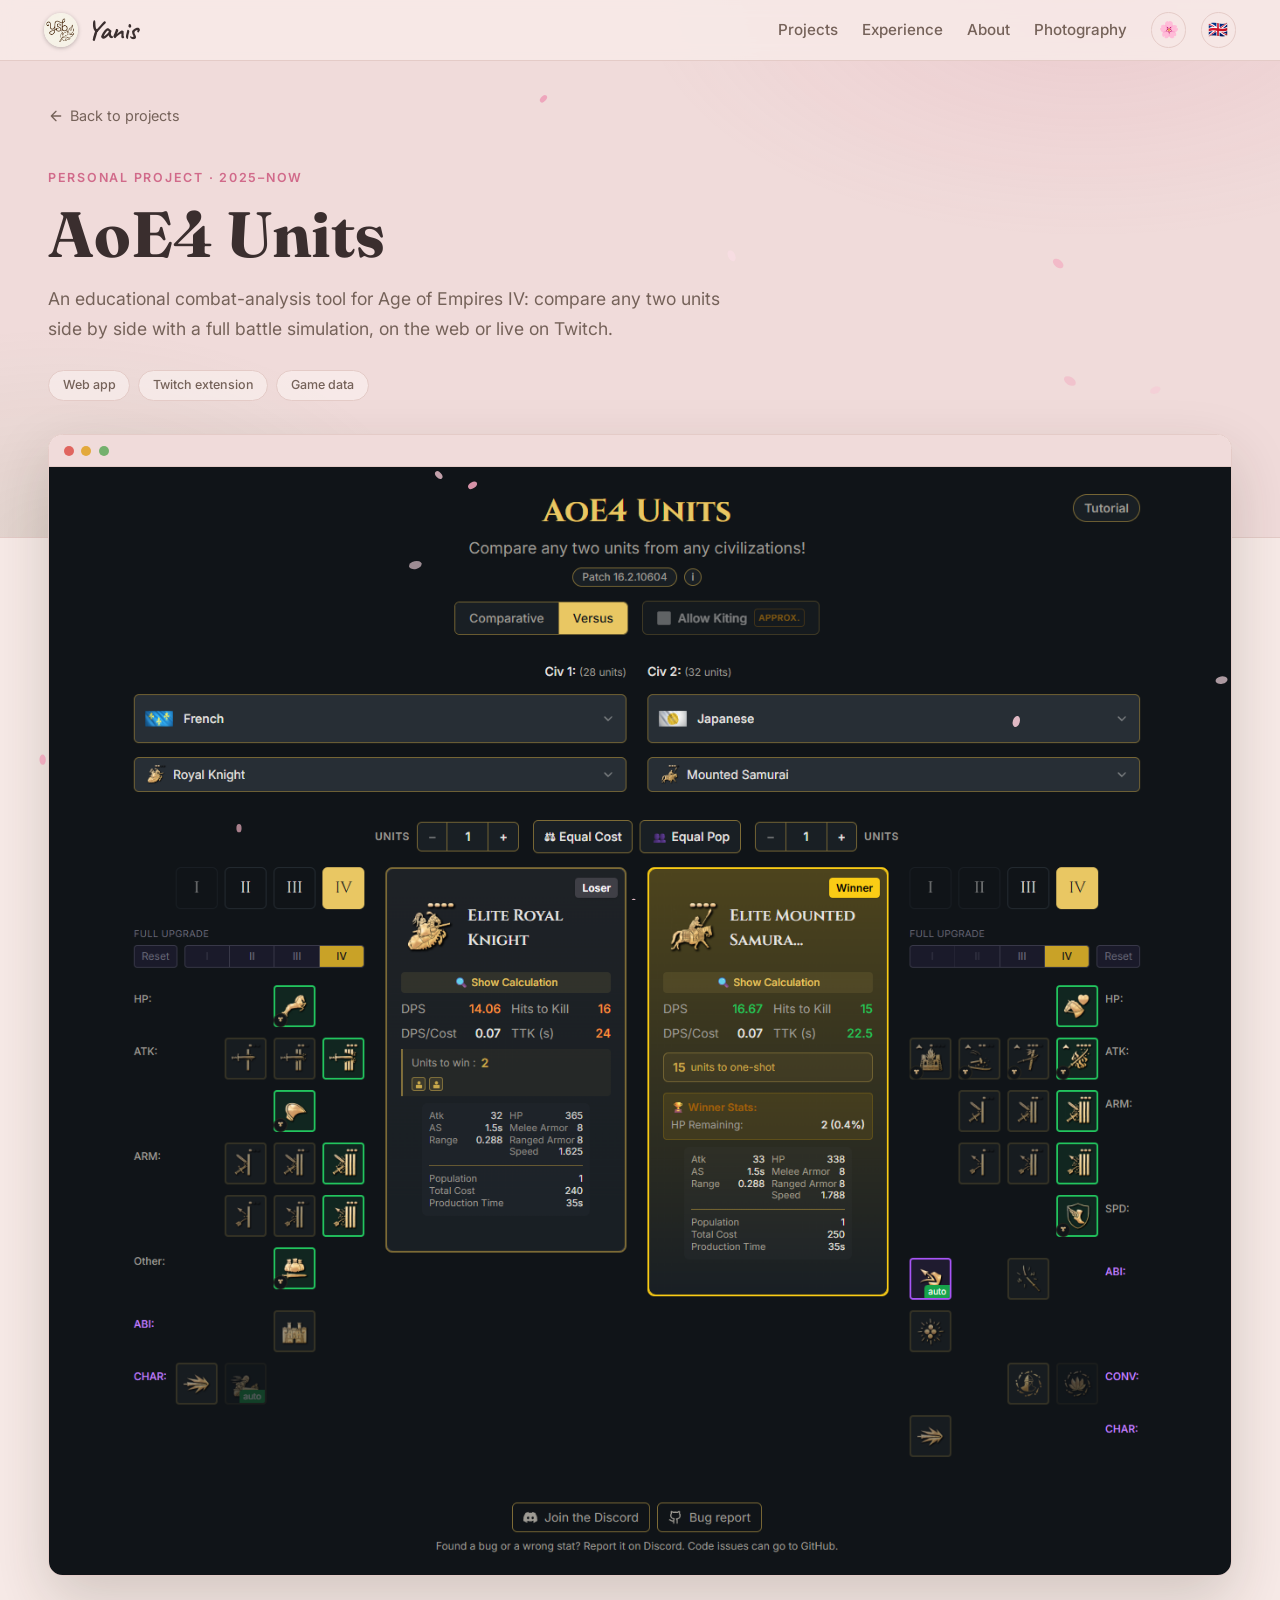
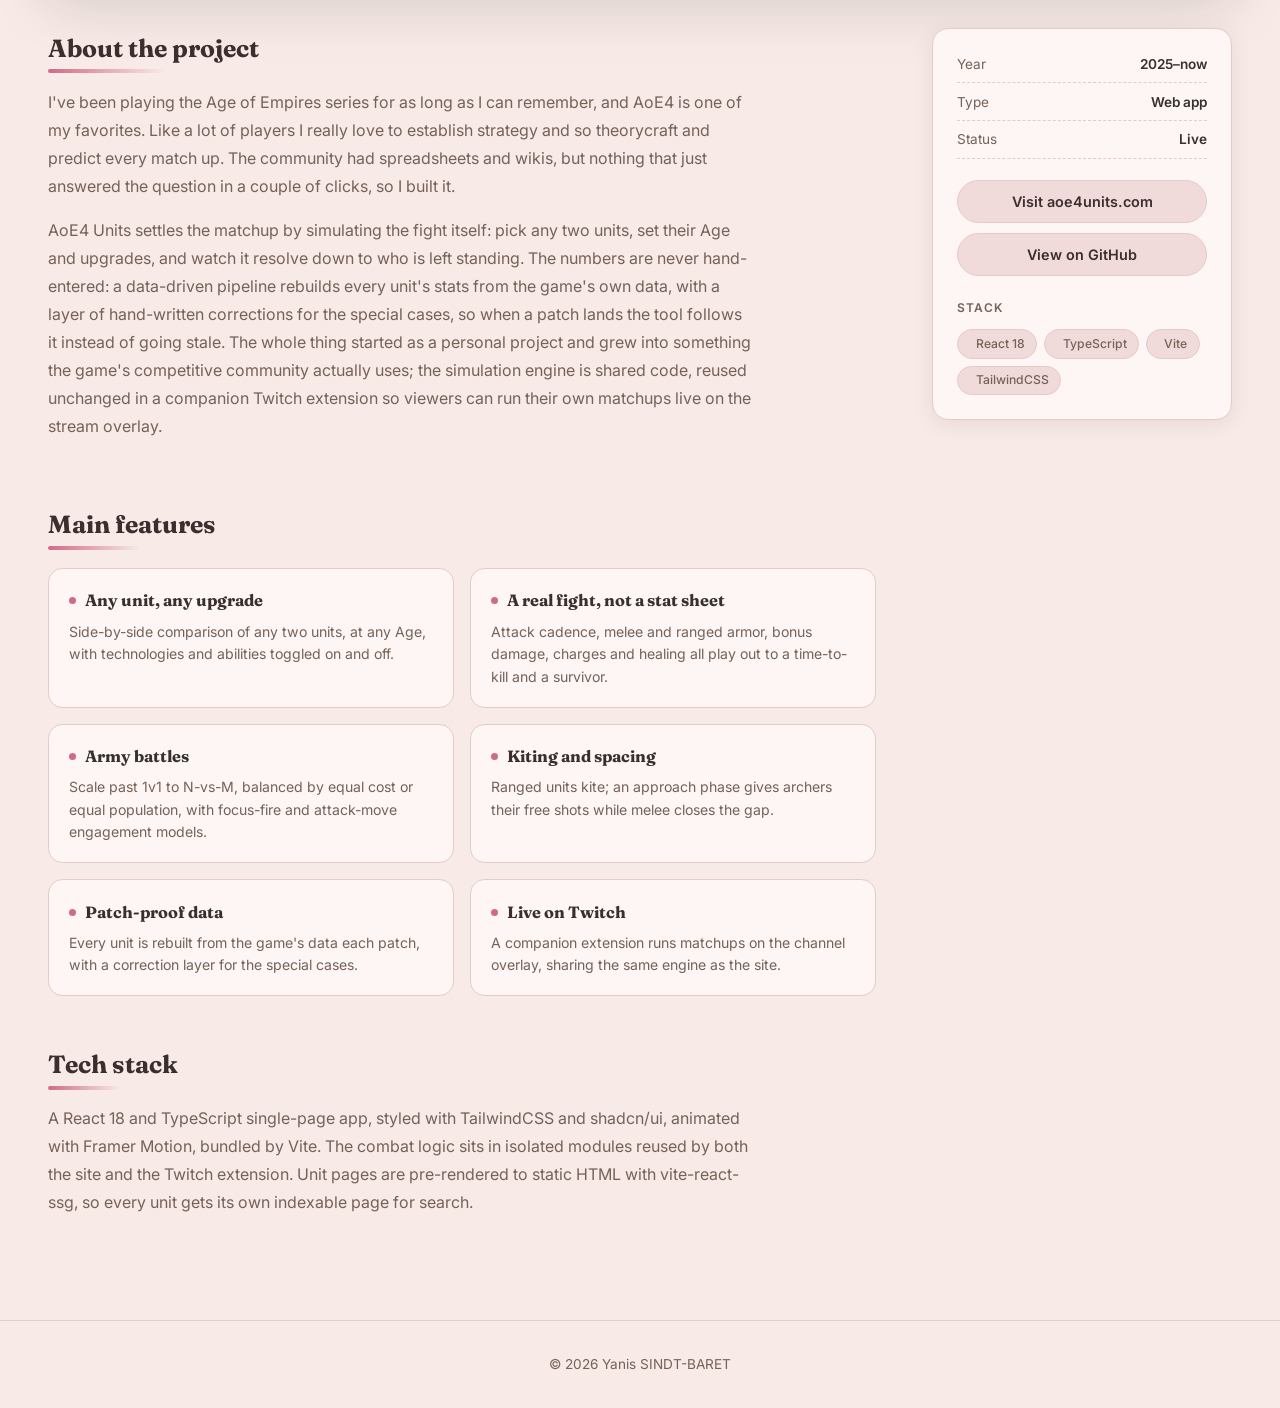
==== commit ce427c8e: "[NEW] Implemented FR version" ====
--- a/projects/aoe4units.html
+++ b/projects/aoe4units.html
@@ -4,7 +4,7 @@
 <head>
   <meta charset="UTF-8">
   <meta name="viewport" content="width=device-width, initial-scale=1.0">
-  <title>AoE4 Units · Yanis</title>
+  <title data-i18n="aoe4.title">AoE4 Units · Yanis</title>
   <meta name="description"
     content="AoE4 Units: an educational combat-analysis tool for Age of Empires IV, with a full battle simulation and a companion Twitch extension.">
   <meta property="og:type" content="website">
@@ -26,16 +26,16 @@
   <link rel="stylesheet" href="../css/style.css">
 </head>
 
-<body class="solid-header">
+<body class="solid-header" data-i18n-title="aoe4.title">
 
   <header class="site-header" id="site-header">
     <nav class="nav container">
       <a href="../index.html" class="nav-logo"><img src="../assets/favicon.png" alt="">Yanis</a>
       <div class="nav-links" id="nav-links">
-        <a href="../index.html#projects">Projects</a>
-        <a href="../index.html#experience">Experience</a>
-        <a href="../index.html#about">About</a>
-        <a href="../index.html#photography">Photography</a>
+        <a href="../index.html#projects" data-i18n="nav.projects">Projects</a>
+        <a href="../index.html#experience" data-i18n="nav.experience">Experience</a>
+        <a href="../index.html#about" data-i18n="nav.about">About</a>
+        <a href="../index.html#photography" data-i18n="nav.photography">Photography</a>
       </div>
       <div class="nav-right">
         <button id="theme-toggle" class="theme-toggle" aria-label="Change season theme">
@@ -43,6 +43,10 @@
           <span class="season-icon icon-summer" aria-hidden="true">☀️</span>
           <span class="season-icon icon-autumn" aria-hidden="true">🍂</span>
           <span class="season-icon icon-winter" aria-hidden="true">❄️</span>
+        </button>
+        <button id="lang-toggle" class="theme-toggle lang-toggle" aria-label="Change language">
+          <span class="lang-icon icon-en" aria-hidden="true">🇬🇧</span>
+          <span class="lang-icon icon-fr" aria-hidden="true">🇫🇷</span>
         </button>
         <button class="nav-burger" id="nav-burger" aria-label="Open menu" aria-expanded="false"
           aria-controls="nav-links">
@@ -62,19 +66,19 @@
             stroke-linecap="round" stroke-linejoin="round">
             <path d="M19 12H5M12 19l-7-7 7-7" />
           </svg>
-          Back to projects
+          <span data-i18n="common.backToProjects">Back to projects</span>
         </a>
 
-        <p class="project-eyebrow">Personal project · 2025–now</p>
+        <p class="project-eyebrow" data-i18n="aoe4.eyebrow">Personal project · 2025–now</p>
         <h1 class="project-title">AoE4 Units</h1>
-        <p class="project-tagline">
+        <p class="project-tagline" data-i18n="aoe4.tagline">
           An educational combat-analysis tool for Age of Empires IV: compare any two units side by
           side with a full battle simulation, on the web or live on Twitch.
         </p>
         <div class="project-meta">
-          <span class="meta-chip">Web app</span>
-          <span class="meta-chip">Twitch extension</span>
-          <span class="meta-chip">Game data</span>
+          <span class="meta-chip" data-i18n="aoe4.meta1">Web app</span>
+          <span class="meta-chip" data-i18n="aoe4.meta2">Twitch extension</span>
+          <span class="meta-chip" data-i18n="aoe4.meta3">Game data</span>
         </div>
       </div>
     </section>
@@ -89,8 +93,8 @@
 
         <div class="project-layout">
           <div class="project-detail">
-            <h2>About the project</h2>
-            <p>
+            <h2 data-i18n="common.aboutProject">About the project</h2>
+            <p data-i18n="aoe4.p1">
               I've been playing the Age of Empires series for as long as I can remember, and AoE4 is the
               one I keep coming back to. Like a lot of players I kept hitting the same wall: who actually
               wins a fight is rarely obvious from the stat card. Melee and ranged armor shave a flat
@@ -99,7 +103,7 @@
               again. The community had spreadsheets and wikis, but nothing that just answered the
               question in a couple of clicks, so I built it.
             </p>
-            <p>
+            <p data-i18n="aoe4.p2">
               AoE4 Units settles the matchup by simulating the fight itself: pick any two units, set
               their Age and upgrades, and watch it resolve down to who is left standing. The numbers are
               never hand-entered: a data-driven pipeline rebuilds every unit's stats from the game's
@@ -110,42 +114,42 @@
               viewers can run their own matchups live on the stream overlay.
             </p>
 
-            <h2>Main features</h2>
+            <h2 data-i18n="common.mainFeatures">Main features</h2>
             <ul class="feature-grid">
               <li>
-                <h3>Any unit, any upgrade</h3>
-                <p>Side-by-side comparison of any two units, at any Age, with technologies and
+                <h3 data-i18n="aoe4.feature1Title">Any unit, any upgrade</h3>
+                <p data-i18n="aoe4.feature1Desc">Side-by-side comparison of any two units, at any Age, with technologies and
                   abilities toggled on and off.</p>
               </li>
               <li>
-                <h3>A real fight, not a stat sheet</h3>
-                <p>Attack cadence, melee and ranged armor, bonus damage, charges and healing all play
+                <h3 data-i18n="aoe4.feature2Title">A real fight, not a stat sheet</h3>
+                <p data-i18n="aoe4.feature2Desc">Attack cadence, melee and ranged armor, bonus damage, charges and healing all play
                   out to a time-to-kill and a survivor.</p>
               </li>
               <li>
-                <h3>Army battles</h3>
-                <p>Scale past 1v1 to N-vs-M, balanced by equal cost or equal population, with focus-fire
+                <h3 data-i18n="aoe4.feature3Title">Army battles</h3>
+                <p data-i18n="aoe4.feature3Desc">Scale past 1v1 to N-vs-M, balanced by equal cost or equal population, with focus-fire
                   and attack-move engagement models.</p>
               </li>
               <li>
-                <h3>Kiting and spacing</h3>
-                <p>Ranged units kite; an approach phase gives archers their free shots while melee
+                <h3 data-i18n="aoe4.feature4Title">Kiting and spacing</h3>
+                <p data-i18n="aoe4.feature4Desc">Ranged units kite; an approach phase gives archers their free shots while melee
                   closes the gap.</p>
               </li>
               <li>
-                <h3>Patch-proof data</h3>
-                <p>Every unit is rebuilt from the game's data each patch, with a correction layer for
+                <h3 data-i18n="aoe4.feature5Title">Patch-proof data</h3>
+                <p data-i18n="aoe4.feature5Desc">Every unit is rebuilt from the game's data each patch, with a correction layer for
                   the special cases.</p>
               </li>
               <li>
-                <h3>Live on Twitch</h3>
-                <p>A companion extension runs matchups on the channel overlay, sharing the same engine
+                <h3 data-i18n="aoe4.feature6Title">Live on Twitch</h3>
+                <p data-i18n="aoe4.feature6Desc">A companion extension runs matchups on the channel overlay, sharing the same engine
                   as the site.</p>
               </li>
             </ul>
 
-            <h2>Tech stack</h2>
-            <p>
+            <h2 data-i18n="common.techStack">Tech stack</h2>
+            <p data-i18n="aoe4.techP">
               A React 18 and TypeScript single-page app, styled with TailwindCSS and shadcn/ui,
               animated with Framer Motion, bundled by Vite. The combat logic sits in isolated modules
               reused by both the site and the Twitch extension. Unit pages are pre-rendered to static
@@ -156,15 +160,15 @@
           <aside class="project-sidebar">
             <div class="sidebar-card">
               <div class="sidebar-meta">
-                <div><span class="k">Year</span><span class="v">2025–now</span></div>
-                <div><span class="k">Type</span><span class="v">Web app</span></div>
-                <div><span class="k">Status</span><span class="v">Live</span></div>
+                <div><span class="k" data-i18n="common.year">Year</span><span class="v" data-i18n="aoe4.yearRange">2025–now</span></div>
+                <div><span class="k" data-i18n="common.type">Type</span><span class="v" data-i18n="aoe4.meta1">Web app</span></div>
+                <div><span class="k" data-i18n="common.status">Status</span><span class="v" data-i18n="common.statusLive">Live</span></div>
               </div>
               <a class="btn btn-block" href="https://www.aoe4units.com" target="_blank" rel="noopener">
-                Visit aoe4units.com</a>
+                <span data-i18n="aoe4.visitButton">Visit aoe4units.com</span></a>
               <a class="btn btn-block" href="https://github.com/f2ire/aoe4units" target="_blank" rel="noopener">
-                View on GitHub</a>
-              <h3 class="sidebar-label">Stack</h3>
+                <span data-i18n="common.viewGithub">View on GitHub</span></a>
+              <h3 class="sidebar-label" data-i18n="common.stack">Stack</h3>
               <ul class="project-stack">
                 <li><i class="devicon-react-original colored"></i>React 18</li>
                 <li><i class="devicon-typescript-plain colored"></i>TypeScript</li>
@@ -182,7 +186,7 @@
       <iframe class="proj-nav-frame" src="shen.html" title="Shen preview" loading="lazy" scrolling="no" tabindex="-1"
         aria-hidden="true"></iframe>
       <span class="proj-nav-body">
-        <span class="proj-nav-dir">← Previous</span>
+        <span class="proj-nav-dir" data-i18n="common.previous">← Previous</span>
         <span class="proj-nav-name">Shen</span>
       </span>
     </div>
@@ -191,7 +195,7 @@
       <iframe class="proj-nav-frame" src="iori.html" title="Iori preview" loading="lazy" scrolling="no" tabindex="-1"
         aria-hidden="true"></iframe>
       <span class="proj-nav-body">
-        <span class="proj-nav-dir">Next →</span>
+        <span class="proj-nav-dir" data-i18n="common.next">Next →</span>
         <span class="proj-nav-name">Iori</span>
       </span>
     </div>
@@ -206,6 +210,7 @@
     <img src="" alt="">
   </div>
 
+  <script src="../js/i18n.js"></script>
   <script src="../js/main.js"></script>
 </body>
 
--- a/css/style.css
+++ b/css/style.css
@@ -164,8 +164,8 @@
 .site-header.scrolled .theme-toggle { border-color: var(--border); color: var(--text); }
 .theme-toggle:hover { border-color: var(--accent-warm); color: var(--accent-warm); }
 
-/* season picker dropdown */
-.season-menu {
+/* season picker dropdown (shared style with the language picker) */
+.season-menu, .lang-menu {
   position: absolute;
   top: calc(100% + 0.6rem);
   right: 0;
@@ -179,9 +179,9 @@
   box-shadow: var(--shadow);
   z-index: 20;
 }
-.season-menu[hidden] { display: none; }
-
-.season-option {
+.season-menu[hidden], .lang-menu[hidden] { display: none; }
+
+.season-option, .lang-option {
   display: flex;
   align-items: center;
   gap: 0.6rem;
@@ -196,8 +196,8 @@
   cursor: pointer;
   transition: background 0.15s;
 }
-.season-option:hover { background: var(--bg-alt); }
-.season-option.active { color: var(--accent); font-weight: 600; }
+.season-option:hover, .lang-option:hover { background: var(--bg-alt); }
+.season-option.active, .lang-option.active { color: var(--accent); font-weight: 600; }
 
 /* one season icon at a time */
 .theme-toggle .season-icon { display: none; font-size: 1rem; line-height: 1; }
@@ -206,6 +206,12 @@
 [data-theme="summer"] .icon-summer,
 [data-theme="autumn"] .icon-autumn,
 [data-theme="winter"] .icon-winter { display: block; }
+
+/* one language icon at a time */
+.theme-toggle .lang-icon { display: none; font-size: 1rem; line-height: 1; }
+:root:not([data-lang]) .icon-en,
+[data-lang="en"] .icon-en,
+[data-lang="fr"] .icon-fr { display: block; }
 
 /* ---- Mobile nav : hamburger + dropdown ---- */
 @media (max-width: 720px) {
@@ -455,7 +461,7 @@
 /* ============ About Me ============ */
 .about-grid {
   display: grid;
-  grid-template-columns: 340px 1.1fr 0.9fr;
+  grid-template-columns: 340px minmax(0, 1.1fr) minmax(0, 0.9fr);
   gap: 3rem;
   align-items: start;
 }
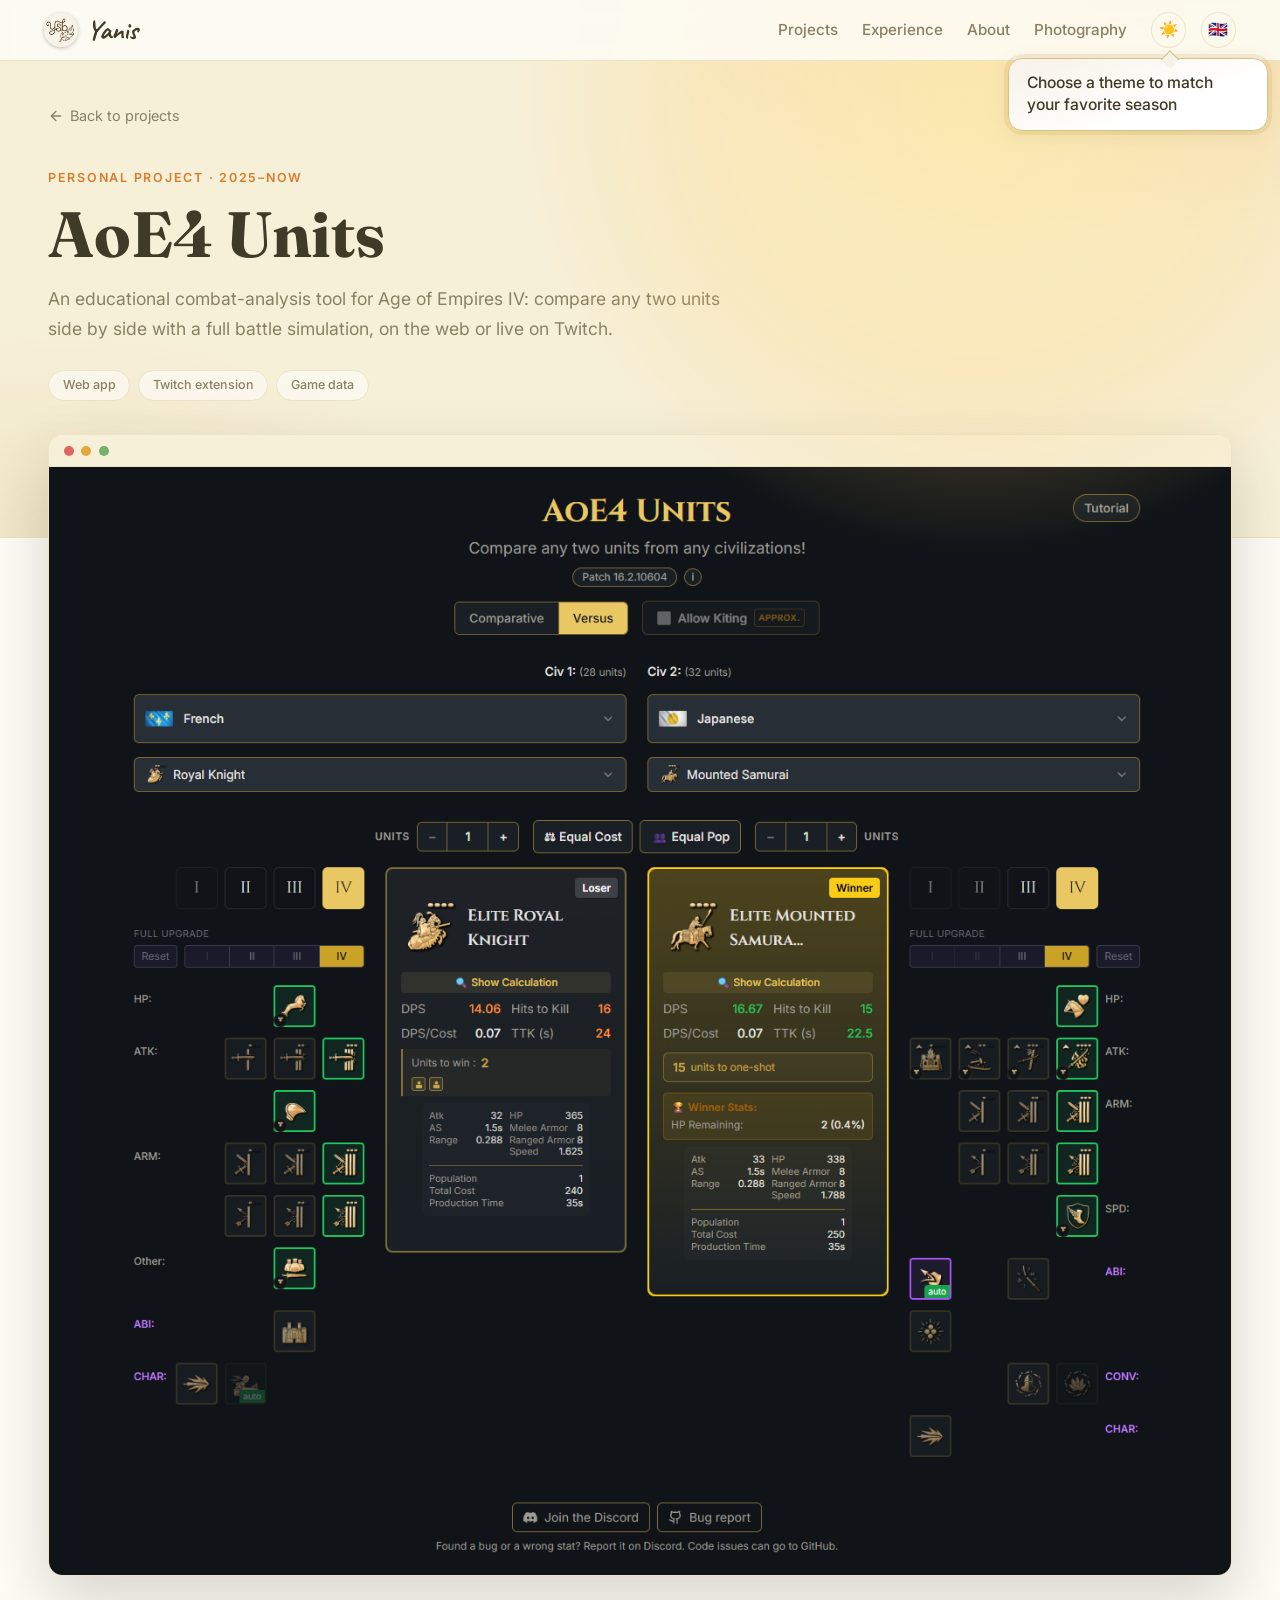
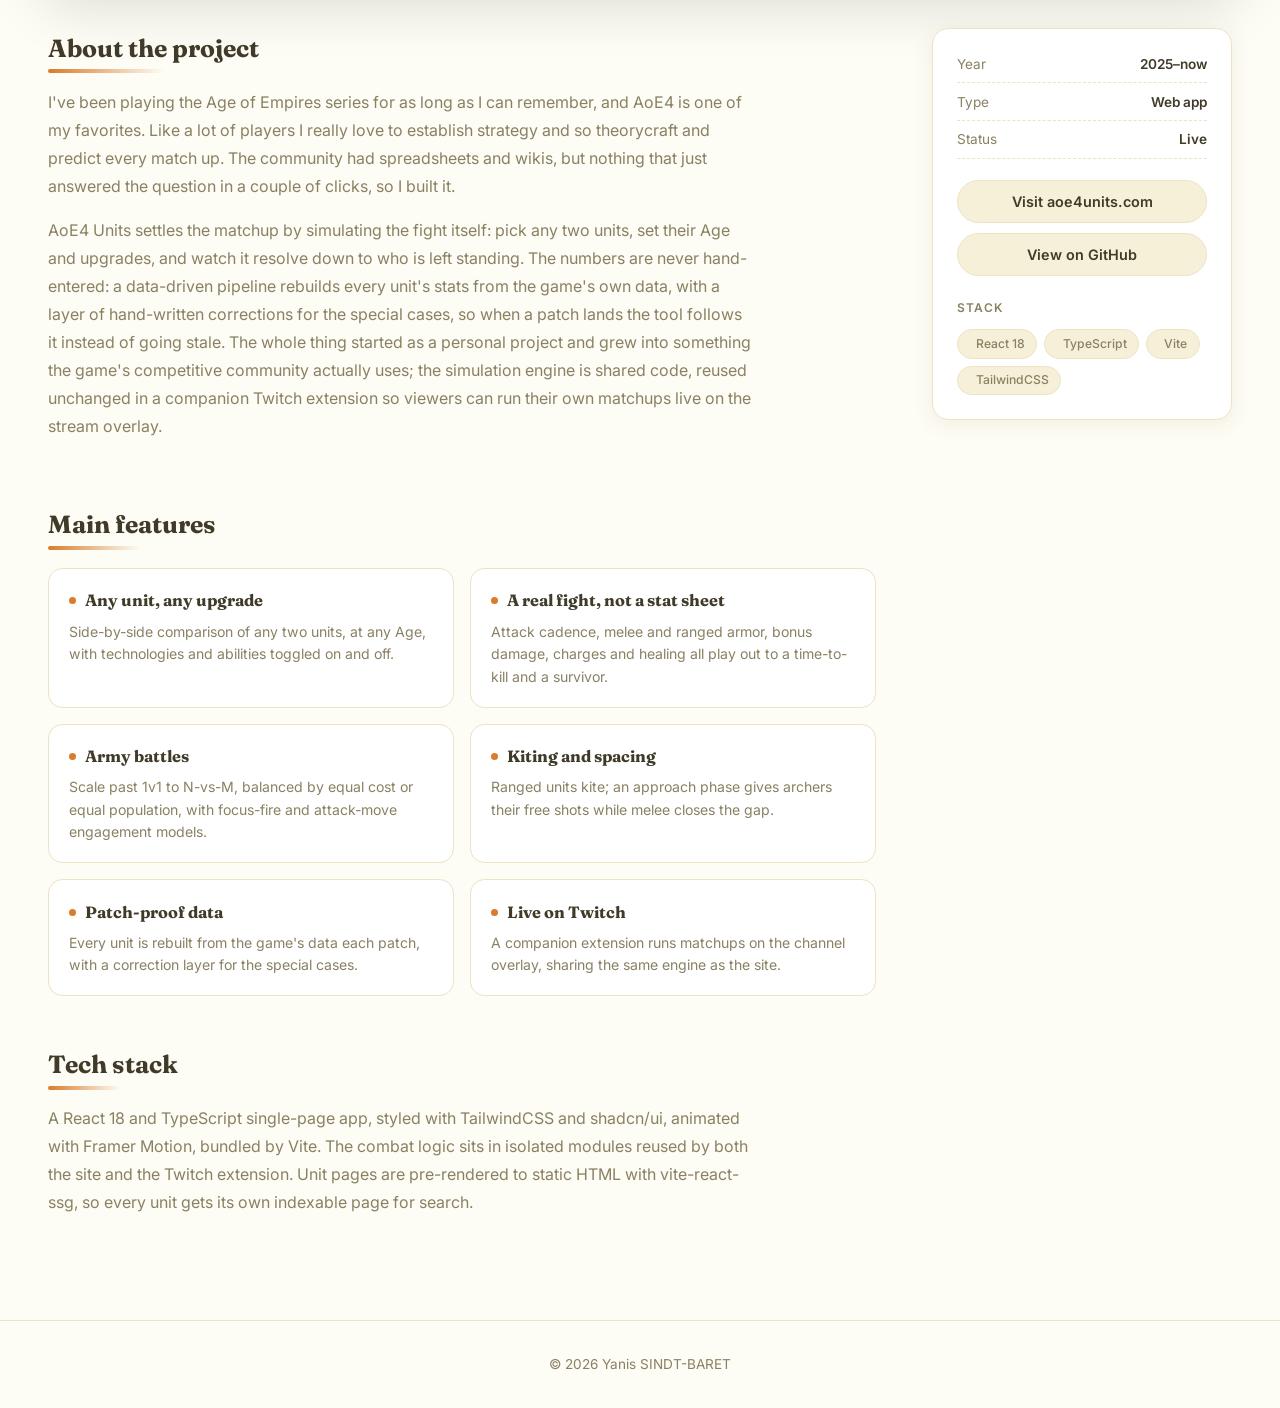
==== commit b41f937c: "[NEW] Add goatcounter analytics" ====
--- a/projects/aoe4units.html
+++ b/projects/aoe4units.html
@@ -212,6 +212,10 @@
 
   <script src="../js/i18n.js"></script>
   <script src="../js/main.js"></script>
+
+  <!-- Analytics -->
+  <script data-goatcounter="https://sindtbaret.goatcounter.com/count"
+          async src="//gc.zgo.at/count.js"></script>
 </body>
 
 </html>
--- a/css/style.css
+++ b/css/style.css
@@ -198,6 +198,57 @@
 }
 .season-option:hover, .lang-option:hover { background: var(--bg-alt); }
 .season-option.active, .lang-option.active { color: var(--accent); font-weight: 600; }
+
+/* first-visit nudge pointing at the season toggle */
+.season-hint {
+  position: fixed;
+  z-index: 60;
+  max-width: min(260px, 82vw);
+  padding: 0.85rem 1.1rem;
+  background: linear-gradient(
+    160deg,
+    color-mix(in srgb, var(--accent) 10%, var(--card)),
+    var(--card) 65%
+  );
+  border: 1px solid color-mix(in srgb, var(--accent) 35%, var(--border));
+  border-radius: 0.9rem;
+  box-shadow: var(--shadow), 0 0 0 4px color-mix(in srgb, var(--accent) 12%, transparent);
+  font-size: 0.98rem;
+  font-weight: 500;
+  line-height: 1.4;
+  color: var(--text);
+  opacity: 0;
+  transform: translateY(-6px) scale(0.96);
+  transform-origin: top center;
+  transition: opacity 0.35s ease, transform 0.35s cubic-bezier(0.34, 1.56, 0.64, 1);
+  pointer-events: none;
+}
+.season-hint.visible {
+  opacity: 1;
+  transform: translateY(0) scale(1);
+  animation: season-hint-glow 2.4s ease-in-out 0.4s infinite;
+}
+.season-hint::before {
+  content: "";
+  position: absolute;
+  top: -6px;
+  left: var(--arrow-x, 50%);
+  width: 12px;
+  height: 12px;
+  background: color-mix(in srgb, var(--accent) 10%, var(--card));
+  border-left: 1px solid color-mix(in srgb, var(--accent) 35%, var(--border));
+  border-top: 1px solid color-mix(in srgb, var(--accent) 35%, var(--border));
+  transform: translateX(-50%) rotate(45deg);
+}
+
+@keyframes season-hint-glow {
+  0%, 100% { box-shadow: var(--shadow), 0 0 0 4px color-mix(in srgb, var(--accent) 12%, transparent); }
+  50% { box-shadow: var(--shadow), 0 0 0 7px color-mix(in srgb, var(--accent) 4%, transparent); }
+}
+
+@media (prefers-reduced-motion: reduce) {
+  .season-hint.visible { animation: none; }
+}
 
 /* one season icon at a time */
 .theme-toggle .season-icon { display: none; font-size: 1rem; line-height: 1; }
